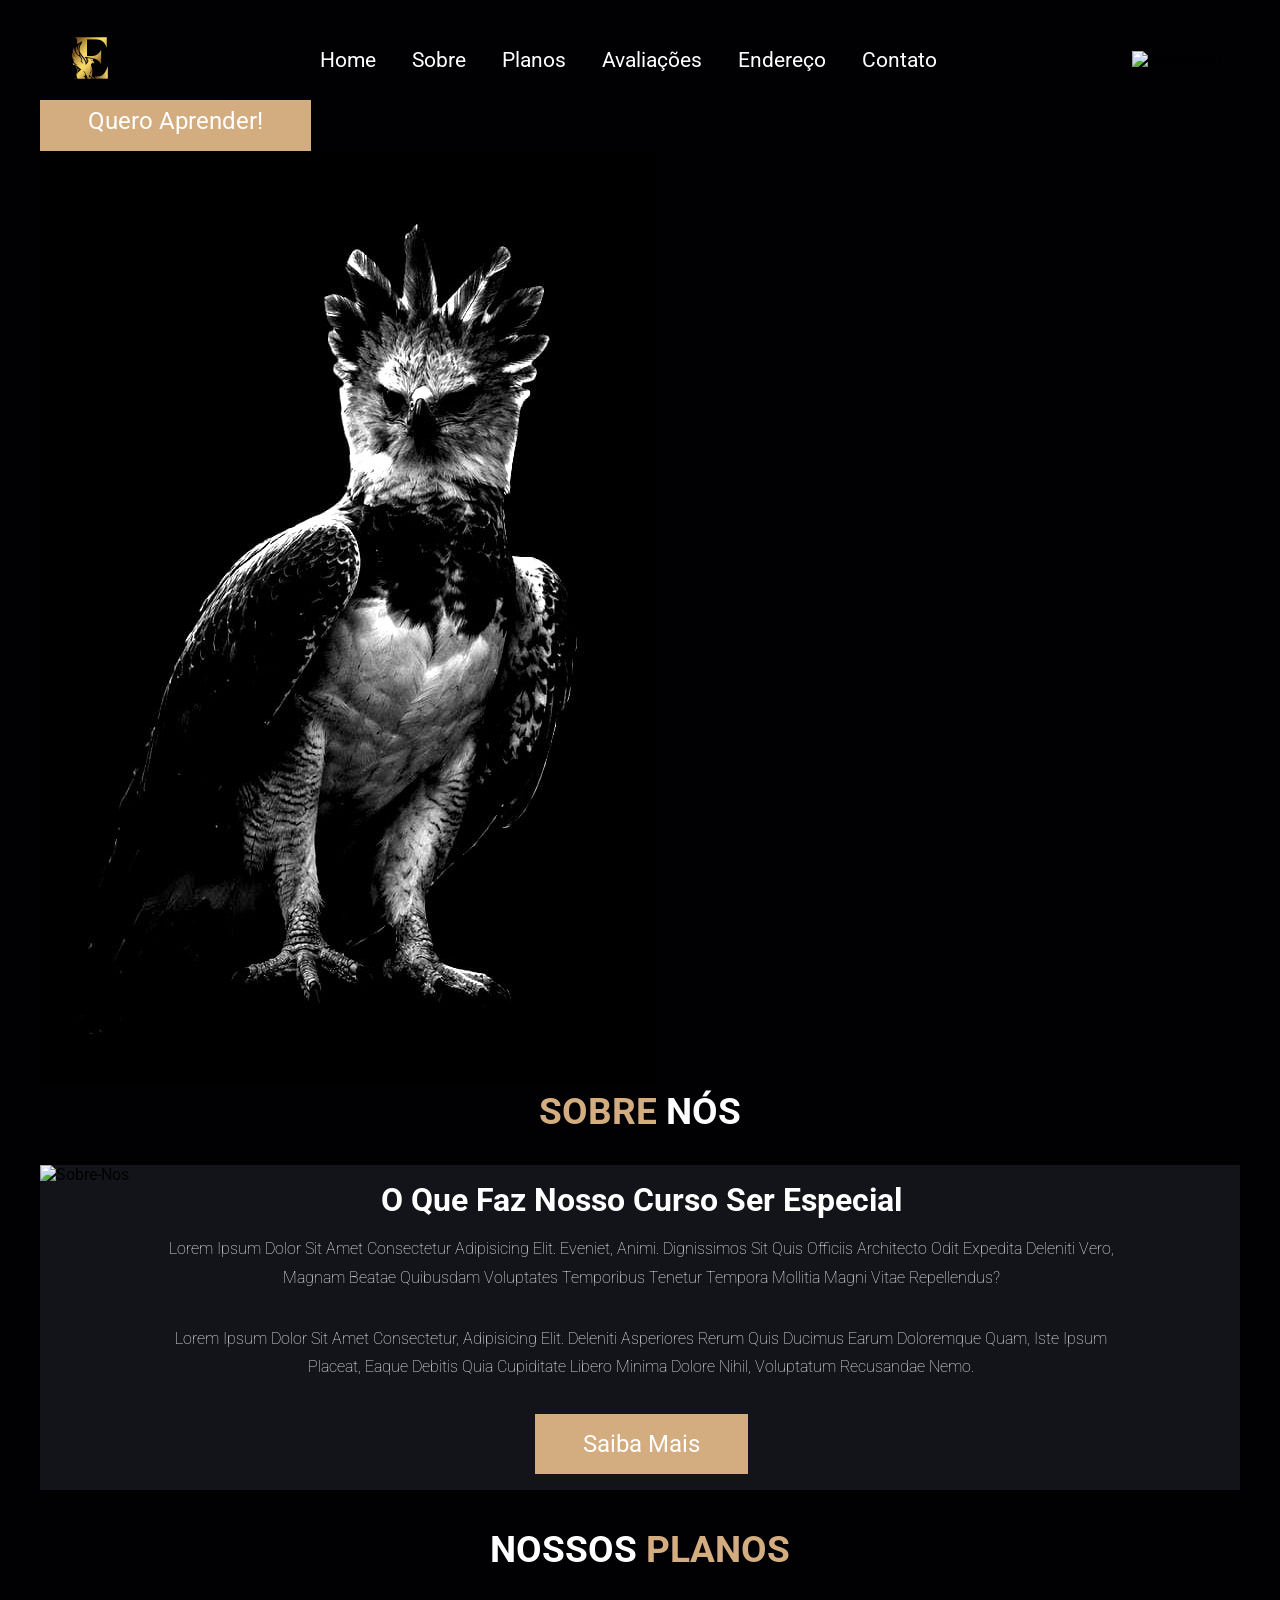
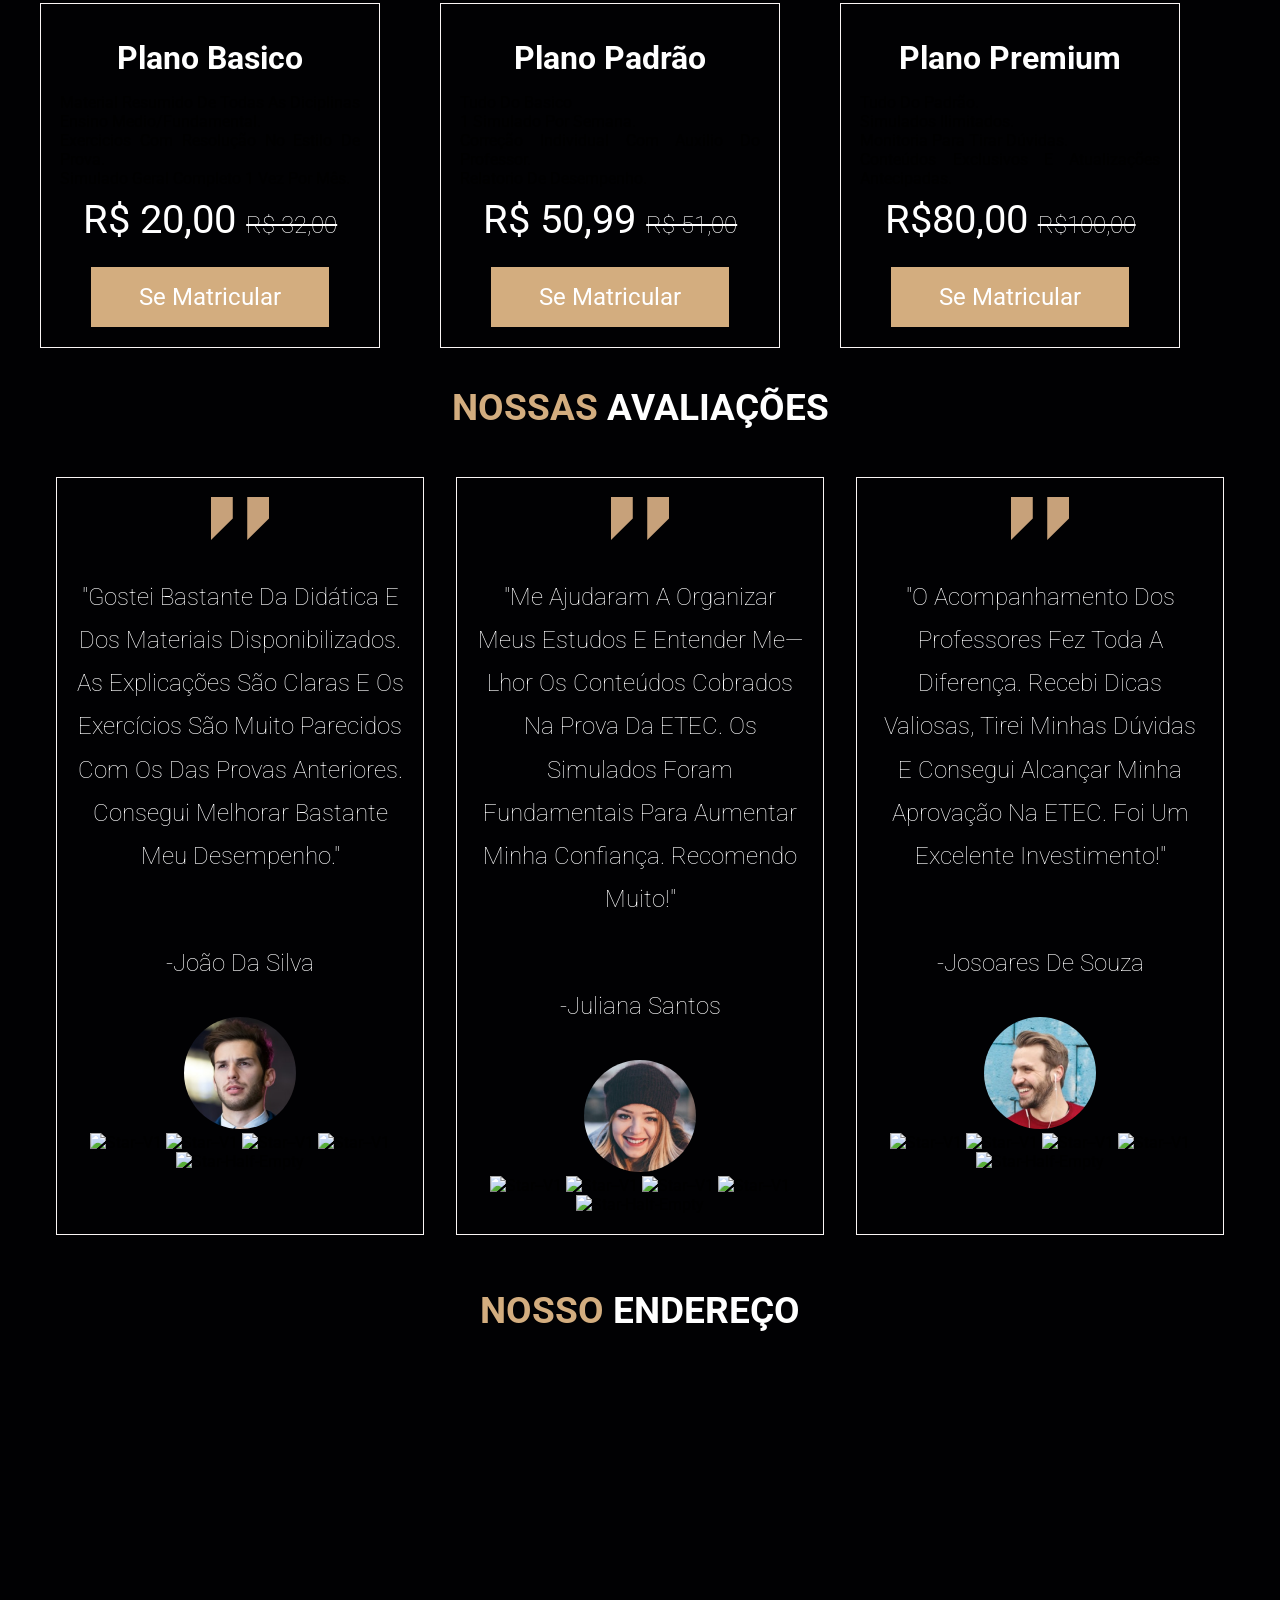
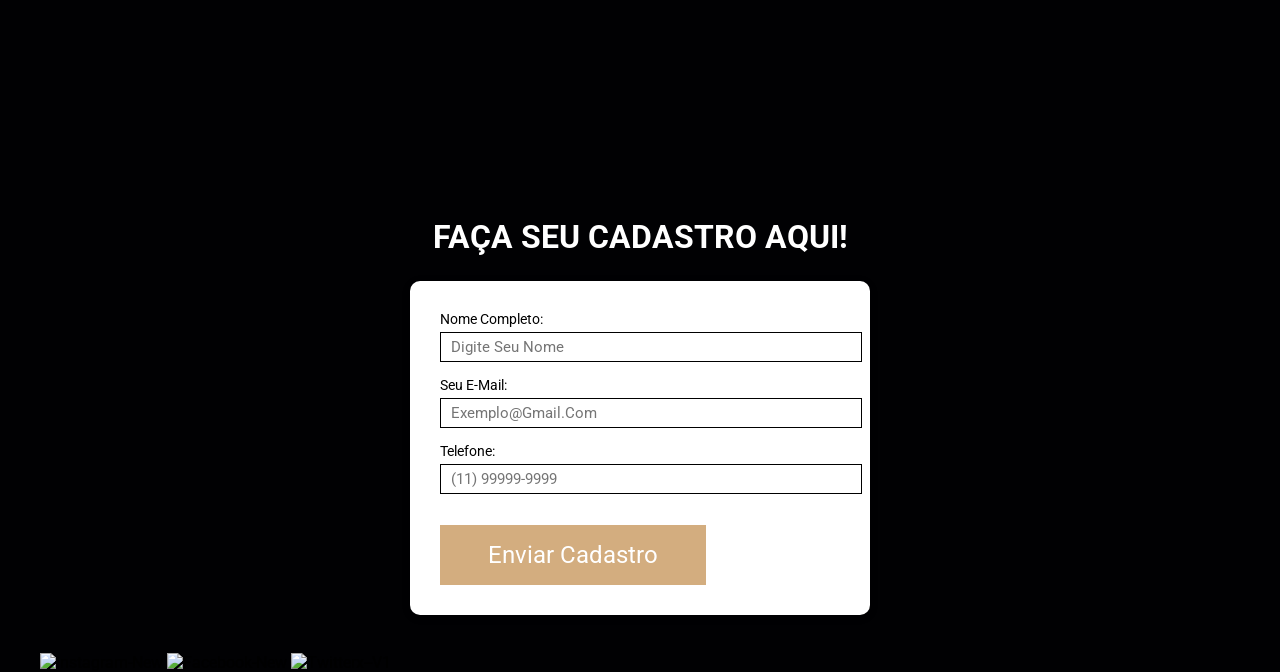
==== Atividade avaliativa/index.html @ 5ce7fa02 "Update index.html" ====
<!DOCTYPE html>
<html lang="pt-br">
<head>
    <meta charset="UTF-8">
    <meta name="viewport" content="width=device-width, initial-scale=1.0">
    <title>ETECnicaMente Preparado</title>
    <link rel="preconnect" href="https://fonts.googleapis.com">
    <link rel="preconnect" href="https://fonts.gstatic.com" crossorigin>
    <link href="https://fonts.googleapis.com/css2?family=Roboto:ital,wght@0,100..900;1,100..900&display=swap" rel="stylesheet">
    <link rel="stylesheet" href="style.css">
    <link rel="shortcut icon" href="logo.png">
</head>
<body>

    <header class="header">
    <section>
        <a href="#" class="logo">
            <img src="logo.png" alt="logo" width="100" height="100">
        </a>

        <nav class="navbar">

            <a href="#home">Home</a>
            <a href="#about">Sobre</a>
            <a href="#menu">Planos</a>
            <a href="#review">Avaliações</a>
            <a href="#address">Endereço</a>
            <a href="#https://wa.me/5511999999999?text=Olá!%20Quero%20mais%20informações%20sobre%20o%20curso">Contato</a>
          
        </nav>

        <div class="icons">
            <img width="50" height="50" src="https://img.icons8.com/ios/50/ffffff/search--v1.png" alt="search--v1"/>
        
        </div>
    </section>

    </header>

    <section aria-label="Seção inicio da página" class="section-div" id="home">
        <div>
            <h2>ETECnicamente Preparado</h2>
           <h2 class="digitando">Professores ex-alunos da ETEC. Quem viveu, te prepara. </h2>
                <p> Chega de estudar sem direção. Aqui você tem um plano claro, focado no que a prova da ETEC realmente cobra.</p>
            <a href="#" class="btn">Quero aprender!</a>    
            </div>
            <img src="harpia4.jpeg" alt="ilustrativa imagem de uma harpia">

    </section>
   
    <section class="about" id="about"> <!-- Sessão do sobre nós-->
        <h2 class="tittle">Sobre <span>Nós</span></h2>
        <div class="row">

            <div class="container-img">
                <img src="einstein.webp" alt="Sobre-nos"> <!--Não cheguei a achar a imagem bonitinha ainda-->
            </div>

            <div class="content">
                <h3>O que faz nosso curso ser especial</h3>
                <p>Lorem ipsum dolor sit amet consectetur adipisicing elit. Eveniet, animi. Dignissimos sit quis officiis architecto odit expedita deleniti vero, magnam beatae quibusdam voluptates temporibus tenetur tempora mollitia magni vitae repellendus?</p>
                <p>Lorem ipsum dolor sit amet consectetur, adipisicing elit. Deleniti asperiores rerum quis ducimus earum doloremque quam, iste ipsum placeat, eaque debitis quia cupiditate libero minima dolore nihil, voluptatum recusandae nemo.</p>
                <a href="#" class="btn">Saiba mais</a>
            </div>
        </div>
    </section>

    <br> <br>
    <section class="menu" id="menu">
        <h2 class="tittle"><span> Nossos </span>Planos</h2>
         <!-- Cursos -->
          <div class="box-container">
            <div class="box">
                <h3>Plano basico</h3>
                
               <p>Material resumido de todas as diciplinas ensino medio/fundamental.</p>
               <p>Exercicios com resolução no estilo de prova.</p>
               <p>simulado geral completo 1 vez por mês.</p>
                
            <div class="price">R$ 20,00 <span>R$ 32,00</span> </div>
            <a href="#cadastro" class="btn">Se matricular</a>
          </div>
          

            
            <div class="box">
                <h3>Plano Padrão </h3>
                <p>Tudo do Basico</p>
                <p>1 simulado por semana.</p>
                <p>correção individual com auxilio do professor.</p>
                <p>relatorio de desempenho.</p>
            
            <div class="price">R$ 50,99 <span>R$ 51,00</span> </div>
            <a href="#cadastro" class="btn">Se matricular</a>
          </div>
            

            
            <div class="box">
                <h3>Plano premium </h3>
                <p>Tudo do Padrão.</p>
                <p>Simulados ilimitados.</p>
                <p>Monitoria para tirar dúvidas.</p>
                <p>Conteúdos exclusivos e atualizações antecipadas.</p>
            
            <div class="price">R$80,00 <span>R$100,00 </span> </div>
            <a href="#cadastro" class="btn">Se matricular</a>
          </div>
            </div>
            
    

    </section>

    <br><br>


    <section class="review" id="review">
        <h2 class="tittle">Nossas <span>Avaliações</span></h2>
        <div class="box-container">
     <div class="box">
            <img src="quote-img.png" alt="comentario" >
            <p>"Gostei bastante da didática e dos materiais disponibilizados. As explicações são claras e os exercícios são muito parecidos com os das provas anteriores. Consegui melhorar bastante meu desempenho."</p>
            <p>-João da Silva</p>
            <img src="jota.png" alt="foto-cliente" class="user" >
            
            <div class="stars">

              <img width="30" height="30" src="https://img.icons8.com/ios-filled/30/ffffff/star--v1.png" alt="star--v1"/>
               <img width="30" height="30" src="https://img.icons8.com/ios-filled/30/ffffff/star--v1.png" alt="star--v1"/>
                <img width="30" height="30" src="https://img.icons8.com/ios-filled/30/ffffff/star--v1.png" alt="star--v1"/>
                 <img width="30" height="30" src="https://img.icons8.com/ios-filled/30/ffffff/star--v1.png" alt="star--v1"/>
                 <img width="30" height="30" src="https://img.icons8.com/ios-filled/30/ffffff/star-half-empty.png" alt="star-half-empty"/>

                </div>
                </div>
                
                 <div class="box">
            <img src="quote-img.png" alt="comentario" >
            <p>"Me ajudaram a organizar meus estudos e entender me— lhor os conteúdos cobrados na prova da ETEC. Os simulados foram fundamentais para aumentar minha confiança. Recomendo muito!"</p>
            <p>-Juliana Santos</p>
            <img src="pic-2.png" alt="foto-cliente" class="user">
           
            <div class="stars">

              <img width="30" height="30" src="https://img.icons8.com/ios-filled/30/ffffff/star--v1.png" alt="star--v1"/>
               <img width="30" height="30" src="https://img.icons8.com/ios-filled/30/ffffff/star--v1.png" alt="star--v1"/>
                <img width="30" height="30" src="https://img.icons8.com/ios-filled/30/ffffff/star--v1.png" alt="star--v1"/>
                 <img width="30" height="30" src="https://img.icons8.com/ios-filled/30/ffffff/star--v1.png" alt="star--v1"/>
                 <img width="30" height="30" src="https://img.icons8.com/ios-filled/30/ffffff/star-half-empty.png" alt="star-half-empty"/>

                </div>
            </div>

                  <div class="box">
            <img src="quote-img.png" alt="comentario" >
            <p>"O acompanhamento dos professores fez toda a diferença. Recebi dicas valiosas, tirei minhas dúvidas e consegui alcançar minha aprovação na ETEC. Foi um excelente investimento!"</p>
            <p>-Josoares de souza</p>
            <img src="pic-1.png" alt="foto-cliente" class="user">
           
            <div class="stars">

              <img width="30" height="30" src="https://img.icons8.com/ios-filled/30/ffffff/star--v1.png" alt="star--v1"/>
               <img width="30" height="30" src="https://img.icons8.com/ios-filled/30/ffffff/star--v1.png" alt="star--v1"/>
                <img width="30" height="30" src="https://img.icons8.com/ios-filled/30/ffffff/star--v1.png" alt="star--v1"/>
                 <img width="30" height="30" src="https://img.icons8.com/ios-filled/30/ffffff/star--v1.png" alt="star--v1"/>
                 <img width="30" height="30" src="https://img.icons8.com/ios-filled/30/ffffff/star-half-empty.png" alt="star-half-empty"/>

                </div>
            </div>
            </div>

            <br><br>

    </section>

    <section class="address" id="address">

        <h2 class="tittle">Nosso <span>Endereço</span></h2>
        <iframe src="https://www.google.com/maps/embed?pb=!1m18!1m12!1m3!1d14633.009733386674!2d-46.70475024458005!3d-23.52342149999999!2m3!1f0!2f0!3f0!3m2!1i1024!2i768!4f13.1!3m3!1m2!1s0x94cef9ebe3ffc14d%3A0x391db12d087f111b!2sE.A.I.%20Espa%C3%A7o%20de%20Aprendizado%20Interativo!5e0!3m2!1spt-BR!2sbr!4v1782167015776!5m2!1spt-BR!2sbr" width="600" height="450" style="border:0;" allowfullscreen="" loading="lazy" referrerpolicy="no-referrer-when-downgrade"></iframe>

    </section>

    <section class="cadastro" id="cadastro">
         <h2 class="tittle">Faça seu cadastro aqui!</h2>
 <div class="container">
    
        

           

            <form>
               
                <div class="campo">
                   <label for="Nome"> Nome completo:</label>
                   
                   <input type="text" id="nome" placeholder="Digite seu nome " required>
              
                </div>

                 <div class="campo">

                     <label for="email">Seu e-mail:</label>

                     <input type="email" id="email" name="email" placeholder="exemplo@gmail.com" required>
                 </div>
                  

                   <div class="campo">

                     <label for="Telefone"> Telefone:</label>
                     
                     <input type="tel" id="Telefone" placeholder="(11) 99999-9999" required>
                  
                    </div>
                    
                 <button type="submit" class="btn">Enviar Cadastro</button>

            </form>
       </div>

        
    </section>

    <br><br>

    <section class="footer">
        <div class="share">
            <img width="30" height="30" src="https://img.icons8.com/ios-glyphs/30/ffffff/instagram-new.png" alt="instagram-new"/>
            <img width="30" height="30" src="https://img.icons8.com/ios-filled/50/ffffff/facebook-new.png" alt="facebook-new"/>
            <img width="30" height="30" src="https://img.icons8.com/ios-filled/50/ffffff/twitterx--v1.png" alt="twitterx--v1"/>

        </div>
    </section>
    

</body>
</html>
</html>
---- Atividade avaliativa/style.css ----
:root {
    --main-color: #d3ad7f;
    --black: #13131a;
    --bg: #010103;
    --border: 0.1rem solid rgba(225,225,225,0.3)
    font-size: 10px;
}


* {
    margin: 0;
    padding: 0;
    outline: none;
    border: none;
    text-decoration: none;
    text-transform: capitalize;
    transition: 0.2s linear;
    font-family: "Roboto", sans-serif;
}

body {
    background-color: var(--bg);
}

section {
    padding: 3 rem 2 rem;
    margin: 0 auto;
    max-width: 1200px;
}

.header {
    position: fixed;
    top: 0;
    left: 0;
    right: 0;
    z-index: 99;
    border: var(--border);
    background: var(--bg);
    height: 100px;
}

.header section {
    display: flex;
    align-items: center;
    justify-content: space-between;
    padding-top: 0.5rem;
    padding-bottom: 1.5rem;
}

.navbar a {
    margin: 0 1rem;
    font-size: 1.3rem;
    color: #FFF;
}

.navbar a:hover {
    color: var(--main-color);
    border-bottom: 0.1rem solid var(--main-color);
    padding-bottom: 0.5rem;
    font-size: 1.5rem;
}

.icons img {
    margin: 1rem;
    cursor: pointer;
}

.icons img:hover {
    width: 60px;
    height: 60px;
}

.btn  {
background: var(--main-color);
color: #FFF;
padding: 1rem 3rem;
cursor: pointer;
font-size: 1.5rem;
margin-top: 1rem;
display: inline-block;
}

.btn:hover {
    letter-spacing: 0.1rem;
}

.home-container {
    background: url("teste.png");
    background-position: center;
    background-size: cover;
}

.home-container section {
    display: flex;
    align-items: center;
    min-height: 100vh;
}

.content {
    max-width: 60rem;
}

.content h3{
    color: #FFF;
    font-size: 3rem;
}

.content p {
    color: #FFF;
    font-size: 1rem;
    font-weight: 100;
    line-height: 1.8;
    padding: 1rem 0;
}

.tittle {
    font-size: 2.3rem;
    color: var(--main-color);
    text-align: center;
    text-transform: uppercase;
    margin-bottom: 2rem;
}

.tittle span {
    color: #FFF;
    text-transform: uppercase;
}

.about .row {
    display: flex;
    text-align: center;
    background-color: var(--black);
    gap: 1rem;
    
}

.about .row .content {
    padding: 1rem;
}

.about .row .content h3 {
   font-size: 2rem;
   color: #FFF;
}

.about .row .content p{
    font-size: 1rem;
    color: #FFF;
    padding: 1rem 0;
    line-height: 1.8;
}

.box-container{
    display: grid;
    grid-template-columns: repeat(auto-fit, minmax(25rem, 1fr));
}
      
 
 .menu .box-container .box{
    width: 300px;
    border: 1px solid #faf5f5;
    text-align: center;
    padding: 1.2rem;
    cursor: pointer;
    
    
 }





.menu .box-container .box h3{
    color: #FFF;
    font-size: 2rem;
    padding: 1rem 0;
}

.menu .box-container .box .price {
  color: #FFF;
  font-size: 2.5rem;
  padding: 0.5rem 0;
}
.menu .box-container .box .price span {
    font-size: 1.5rem;
    text-decoration: line-through;
    font-weight: lighter;
}



.review .box-container .box {
    border: 1px solid #faf5f5;
    margin: 1rem;
    text-align: center;
    padding: 1.2rem;
}

.review .box-container .box p{
    font-size: 1.5rem ;
    color: #FFF;
    padding: 2rem 0;
    line-height: 1.8;
    font-weight: lighter;
}

.review .box-container .box .user{
    height: 7rem;
    width: 7rem;
    border-radius: 50% ;
    
}

.menu .box-container .box:hover{
    background-color: #FFF;

}

.menu .box-container .box:hover>*{
    color:black;
}

.menu .box-container .box p{
    text-align: justify;
}

.cadastro{
    display: flex;
    flex-direction: column;
    align-items: center;

}

.cadastro h2{
    text-align: center;
    color: #FFF;
    font-size: 2rem;
    margin-bottom: 25px;
}

.container{
 background-color: rgb(255, 255, 255);
    padding: 30px;
    border-radius:10px;
    box-shadow: 0px 2px 10px rgba(0, 0, 0, 0.1);
    width: 100%;
    max-width: 400px;
   
    
    margin:0
}
label {
    display: block;
    font-size: 14px;
    color: #000000;
    margin-bottom: 5px;
 }
 .campo {
    margin-bottom: 15px;
 }
 input[type="text"],
        input[type="tel"],
        input[type="email"]
        {
             width: 100%;
            padding: 5px 10px;
            border: 1px solid #000; 
            border-radius: 0; 
            font-size: 15px;
            color: #363636;
            background-color: #ffffff;

        }
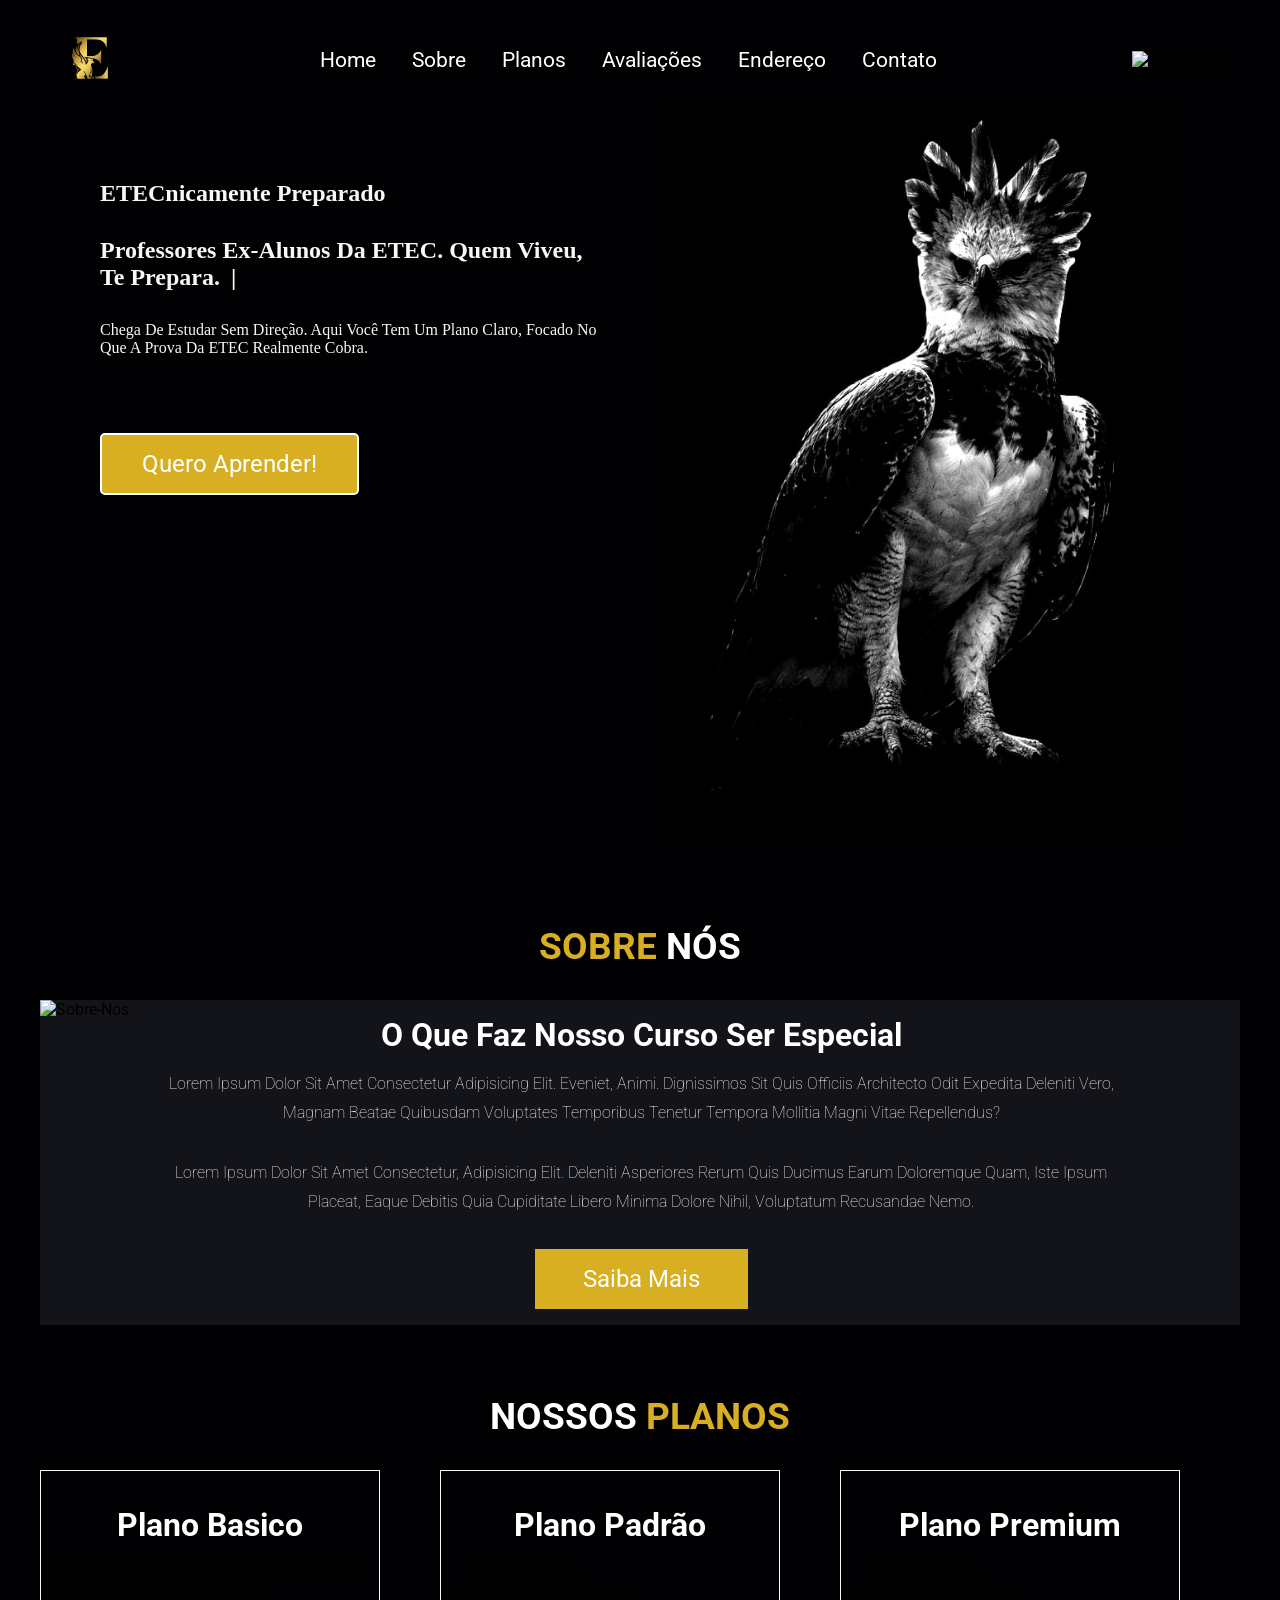
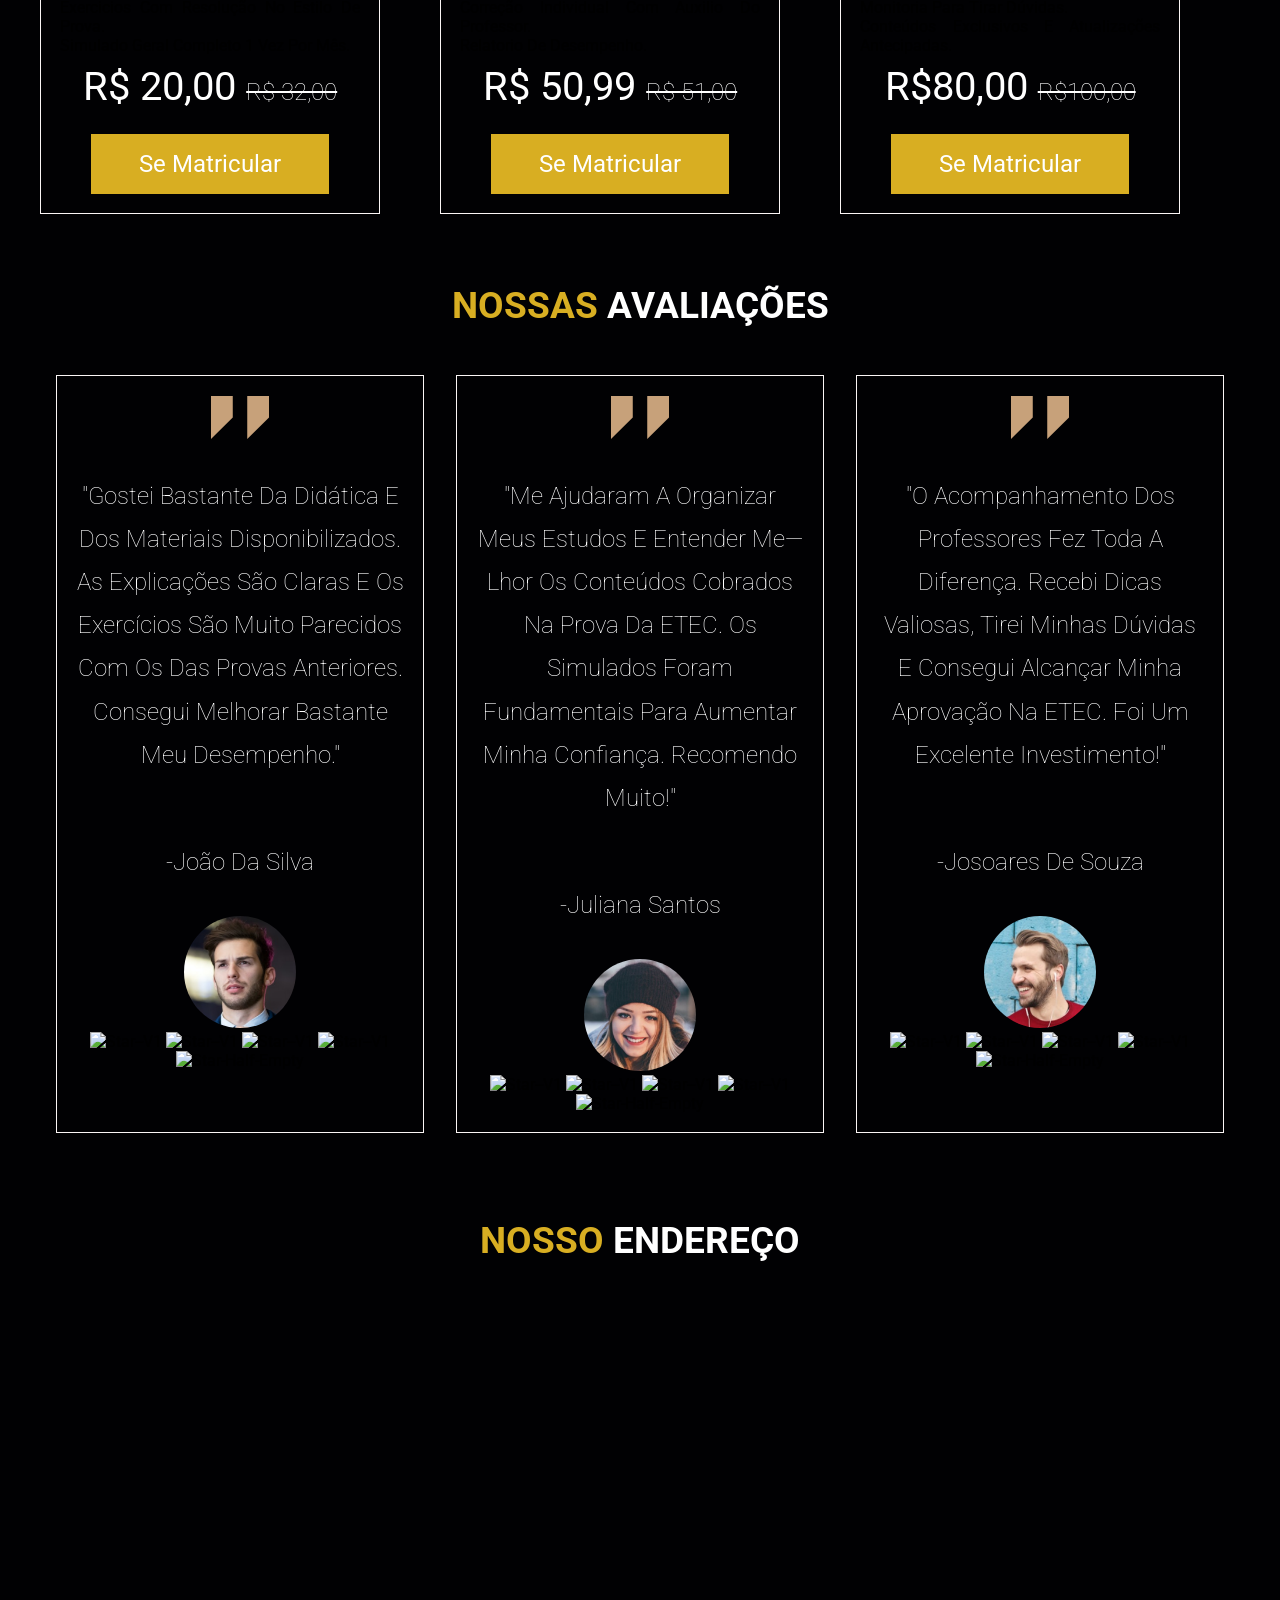
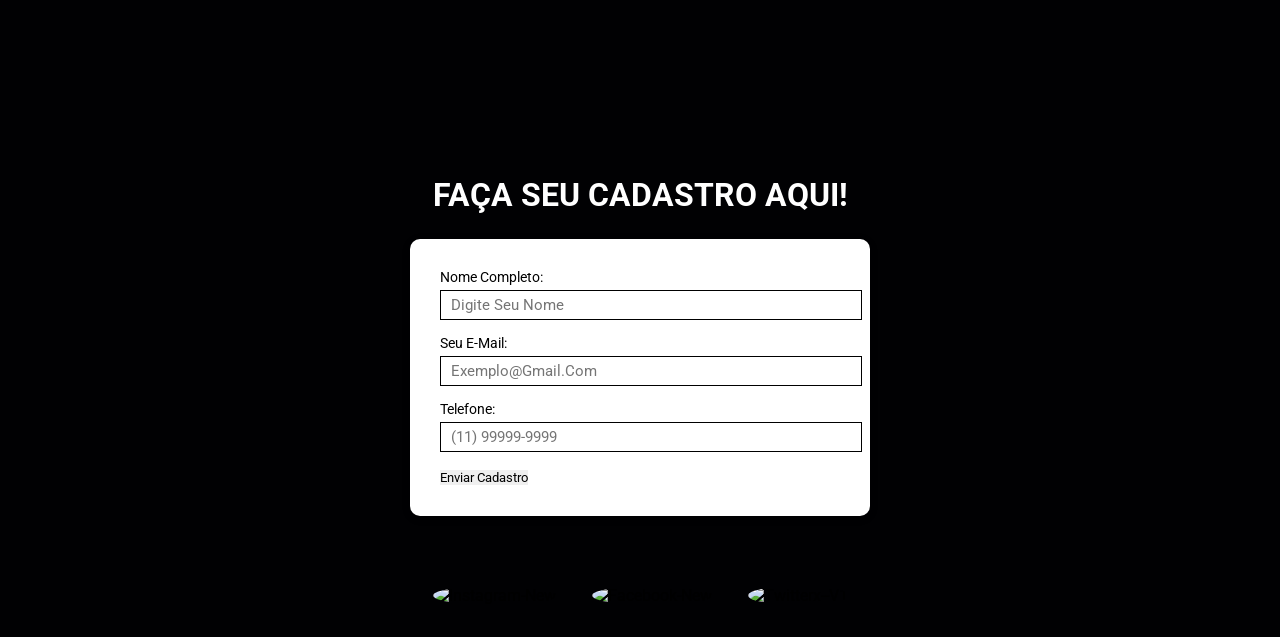
==== commit 2bff264e: "Update index.html" ====
--- a/Atividade avaliativa/index.html
+++ b/Atividade avaliativa/index.html
@@ -214,7 +214,7 @@
                   
                     </div>
                     
-                 <button type="submit" class="btn">Enviar Cadastro</button>
+                 <button type="submit">Enviar Cadastro</button>
 
             </form>
        </div>
@@ -232,7 +232,7 @@
 
         </div>
     </section>
-    
+  
 
 </body>
 </html>
--- a/Atividade avaliativa/style.css
+++ b/Atividade avaliativa/style.css
@@ -1,5 +1,5 @@
 :root {
-    --main-color: #d3ad7f;
+    --main-color: #d8ae22;
     --black: #13131a;
     --bg: #010103;
     --border: 0.1rem solid rgba(225,225,225,0.3)
@@ -19,6 +19,8 @@
 }
 
 body {
+    max-width: 1200px;
+    margin: 0 auto;
     background-color: var(--bg);
 }
 
@@ -84,18 +86,80 @@
     letter-spacing: 0.1rem;
 }
 
-.home-container {
-    background: url("teste.png");
-    background-position: center;
-    background-size: cover;
-}
-
-.home-container section {
-    display: flex;
+
+
+.section-div {
+    animation: inicializar .7s forwards;
+    display: grid;
+    grid-template-columns: 1fr 1fr;
+    justify-content: space-around;
     align-items: center;
-    min-height: 100vh;
-}
-
+    gap: 60px;
+    padding: 60px;
+   
+}
+
+.section-div div {
+    margin-top: 120px;
+    align-self: start;
+    display: grid;
+    gap: 30px;
+}
+
+.section-div div h2 {
+    font-family: "Poppins";
+    font-weight: 600;
+    color: #f7f7f7;
+}
+
+.section-div div p {
+    font-family: "Poppins";
+    font-weight: 400;
+    color: #f7f7f7;
+    margin-bottom: 30px;
+    
+}
+
+.section-div div a {
+    justify-self: start;
+    color: #fff;
+    padding: 15px 40px;
+    border-radius: 5px;
+    border: 2px solid white;
+}
+
+.section-div img {
+    max-width: 100%;
+}
+
+/*Java*/
+.digitando::after {
+    content: '|';
+    margin-left: 5px;
+    opacity: 1;
+    animation: pisca .5s infinite;
+}
+
+@keyframes pisca {
+    from {
+        opacity: 1;
+  }
+  to {
+    opacity: 0;
+  }
+}
+
+@keyframes inicializar {
+    from {
+        opacity: 0;
+        transform: translate3d( 0, -60px, 0);
+  }
+  to {
+    opacity: 1;
+            transform: translate3d( 0, -0px, 0);
+
+  }
+}
 .content {
     max-width: 60rem;
 }
@@ -119,6 +183,7 @@
     text-align: center;
     text-transform: uppercase;
     margin-bottom: 2rem;
+    margin-top: 2rem;
 }
 
 .tittle span {
@@ -272,6 +337,73 @@
 
         }
 
+.menu .box-container .box{
+    width: 300px;
+    border: 1px solid #faf5f5;
+    text-align: center;
+    padding: 1.2rem;
+    cursor: pointer;
+    
+    
+ }
+
+
+.menu .box-container .box h3{
+    color: #FFF;
+    font-size: 2rem;
+    padding: 1rem 0;
+}
+
+.menu .box-container .box .price {
+  color: #FFF;
+  font-size: 2.5rem;
+  padding: 0.5rem 0;
+}
+.menu .box-container .box .price span {
+    font-size: 1.5rem;
+    text-decoration: line-through;
+    font-weight: lighter;
+}
+
+.menu .box-container .box:hover{
+    background-color: #FFF;
+
+}
+
+.menu .box-container .box:hover>*{
+    color:black;
+}
+
+.menu .box-container .box p{
+    text-align: justify;
+}
+
+
+.address {
+    display: flex;
+    align-items: center;
+    flex-direction: column;
+}
+
+.footer{
+    text-align: center;
+}
+
+.footer .share {
+    padding: 1rem 0;
+}
+
+.footer .share img {
+    margin: 0.3;
+    cursor: pointer;
+    border-radius: 50%;
+    padding: 1rem;
+}
+
+.footer .share img:hover {
+    background-color: var(--main-color);
+}
+
+
 
  
-
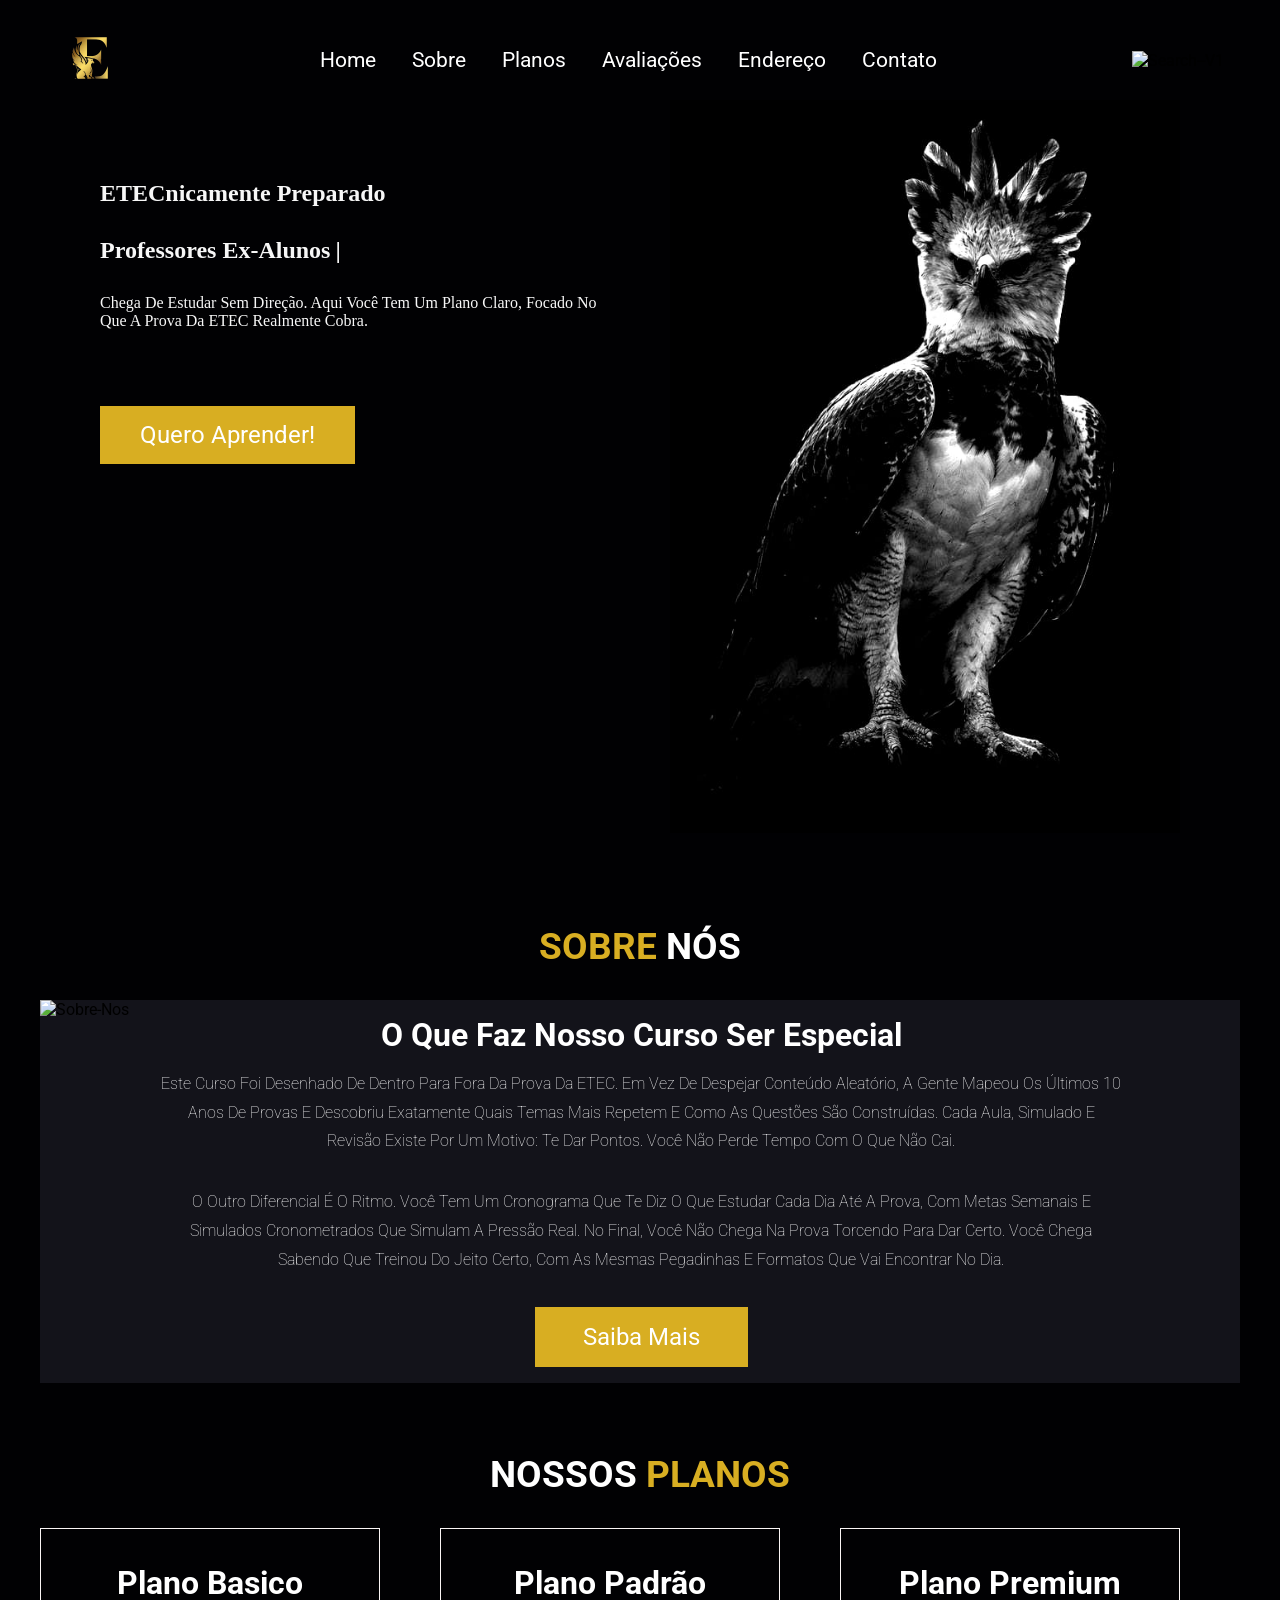
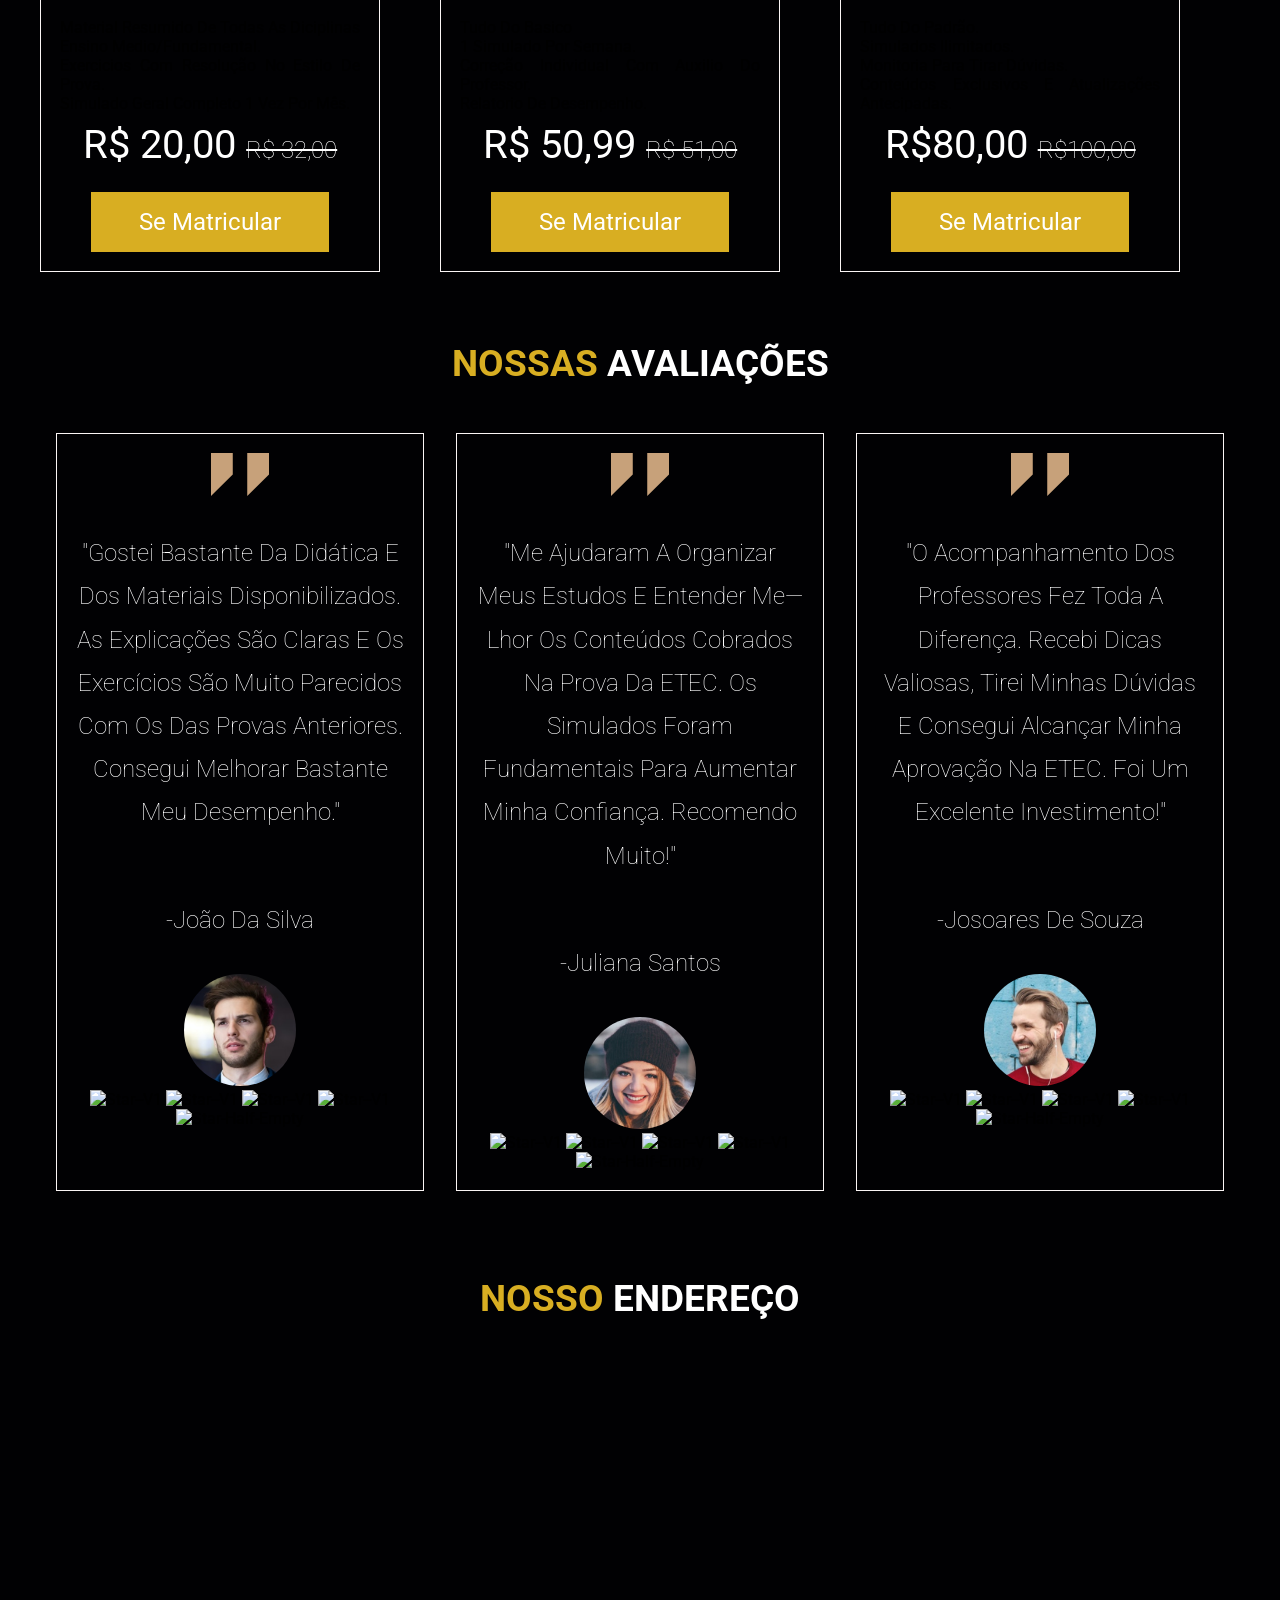
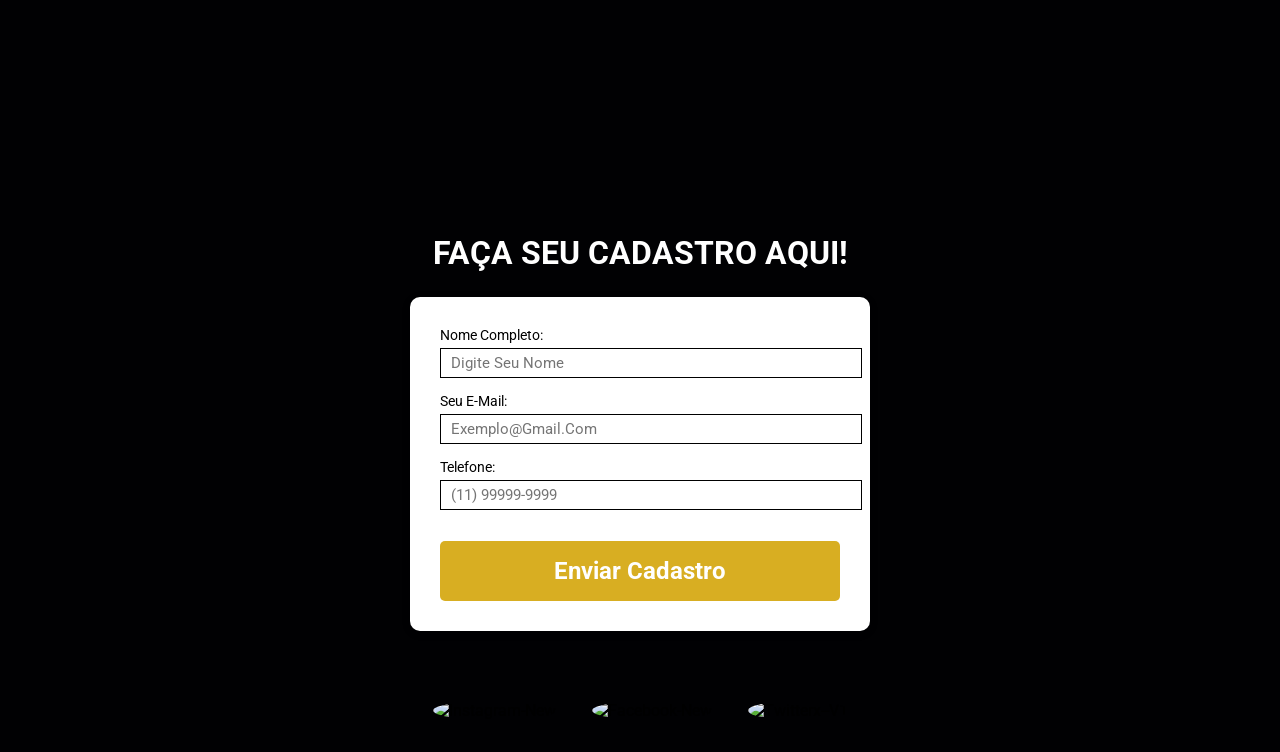
==== commit 4e6acd5d: "Update index.html" ====
--- a/Atividade avaliativa/index.html
+++ b/Atividade avaliativa/index.html
@@ -25,7 +25,7 @@
             <a href="#menu">Planos</a>
             <a href="#review">Avaliações</a>
             <a href="#address">Endereço</a>
-            <a href="#https://wa.me/5511999999999?text=Olá!%20Quero%20mais%20informações%20sobre%20o%20curso">Contato</a>
+            <a href="https://api.whatsapp.com/send/?phone=5511999999999&text=Ol%C3%A1%21+Quero+mais+informa%C3%A7%C3%B5es+sobre+o+curso&type=phone_number&app_absent=0">Contato</a>
           
         </nav>
 
@@ -58,8 +58,8 @@
 
             <div class="content">
                 <h3>O que faz nosso curso ser especial</h3>
-                <p>Lorem ipsum dolor sit amet consectetur adipisicing elit. Eveniet, animi. Dignissimos sit quis officiis architecto odit expedita deleniti vero, magnam beatae quibusdam voluptates temporibus tenetur tempora mollitia magni vitae repellendus?</p>
-                <p>Lorem ipsum dolor sit amet consectetur, adipisicing elit. Deleniti asperiores rerum quis ducimus earum doloremque quam, iste ipsum placeat, eaque debitis quia cupiditate libero minima dolore nihil, voluptatum recusandae nemo.</p>
+                <p>Este curso foi desenhado de dentro para fora da prova da ETEC. Em vez de despejar conteúdo aleatório, a gente mapeou os últimos 10 anos de provas e descobriu exatamente quais temas mais repetem e como as questões são construídas. Cada aula, simulado e revisão existe por um motivo: te dar pontos. Você não perde tempo com o que não cai.</p>
+                <p>O outro diferencial é o ritmo. Você tem um cronograma que te diz o que estudar cada dia até a prova, com metas semanais e simulados cronometrados que simulam a pressão real. No final, você não chega na prova torcendo para dar certo. Você chega sabendo que treinou do jeito certo, com as mesmas pegadinhas e formatos que vai encontrar no dia.</p>
                 <a href="#" class="btn">Saiba mais</a>
             </div>
         </div>
@@ -184,10 +184,6 @@
     <section class="cadastro" id="cadastro">
          <h2 class="tittle">Faça seu cadastro aqui!</h2>
  <div class="container">
-    
-        
-
-           
 
             <form>
                
@@ -214,12 +210,10 @@
                   
                     </div>
                     
-                 <button type="submit">Enviar Cadastro</button>
+                 <button type="submit" class="btn">Enviar Cadastro</button>
 
             </form>
-       </div>
-
-        
+       </div>  
     </section>
 
     <br><br>
@@ -229,11 +223,10 @@
             <img width="30" height="30" src="https://img.icons8.com/ios-glyphs/30/ffffff/instagram-new.png" alt="instagram-new"/>
             <img width="30" height="30" src="https://img.icons8.com/ios-filled/50/ffffff/facebook-new.png" alt="facebook-new"/>
             <img width="30" height="30" src="https://img.icons8.com/ios-filled/50/ffffff/twitterx--v1.png" alt="twitterx--v1"/>
-
         </div>
     </section>
-  
+
+     <script src="script.js"></script>
 
 </body>
 </html>
-</html>
--- a/Atividade avaliativa/style.css
+++ b/Atividade avaliativa/style.css
@@ -124,42 +124,13 @@
     justify-self: start;
     color: #fff;
     padding: 15px 40px;
-    border-radius: 5px;
-    border: 2px solid white;
 }
 
 .section-div img {
     max-width: 100%;
 }
 
-/*Java*/
-.digitando::after {
-    content: '|';
-    margin-left: 5px;
-    opacity: 1;
-    animation: pisca .5s infinite;
-}
-
-@keyframes pisca {
-    from {
-        opacity: 1;
-  }
-  to {
-    opacity: 0;
-  }
-}
-
-@keyframes inicializar {
-    from {
-        opacity: 0;
-        transform: translate3d( 0, -60px, 0);
-  }
-  to {
-    opacity: 1;
-            transform: translate3d( 0, -0px, 0);
-
-  }
-}
+
 .content {
     max-width: 60rem;
 }
@@ -404,6 +375,46 @@
     background-color: var(--main-color);
 }
 
-
-
- 
+/*Java*/
+.digitando::after {
+    content: '|';
+    margin-left: 5px;
+    opacity: 1;
+    animation: pisca .5s infinite;
+}
+
+@keyframes pisca {
+    from {
+        opacity: 1;
+  }
+  to {
+    opacity: 0;
+  }
+}
+
+@keyframes inicializar {
+    from {
+        opacity: 0;
+        transform: translate3d( 0, -60px, 0);
+  }
+  to {
+    opacity: 1;
+            transform: translate3d( 0, -0px, 0);
+
+  }
+}
+
+ button{
+    width: 100%;
+    background-color:var(--main-color);
+    border: none;
+    padding: 10px;
+    border-radius: 5px;
+    font-size: 15px;
+    font-weight: bold;
+    cursor: pointer;
+   
+}
+button:hover{
+background-color: #000;
+}
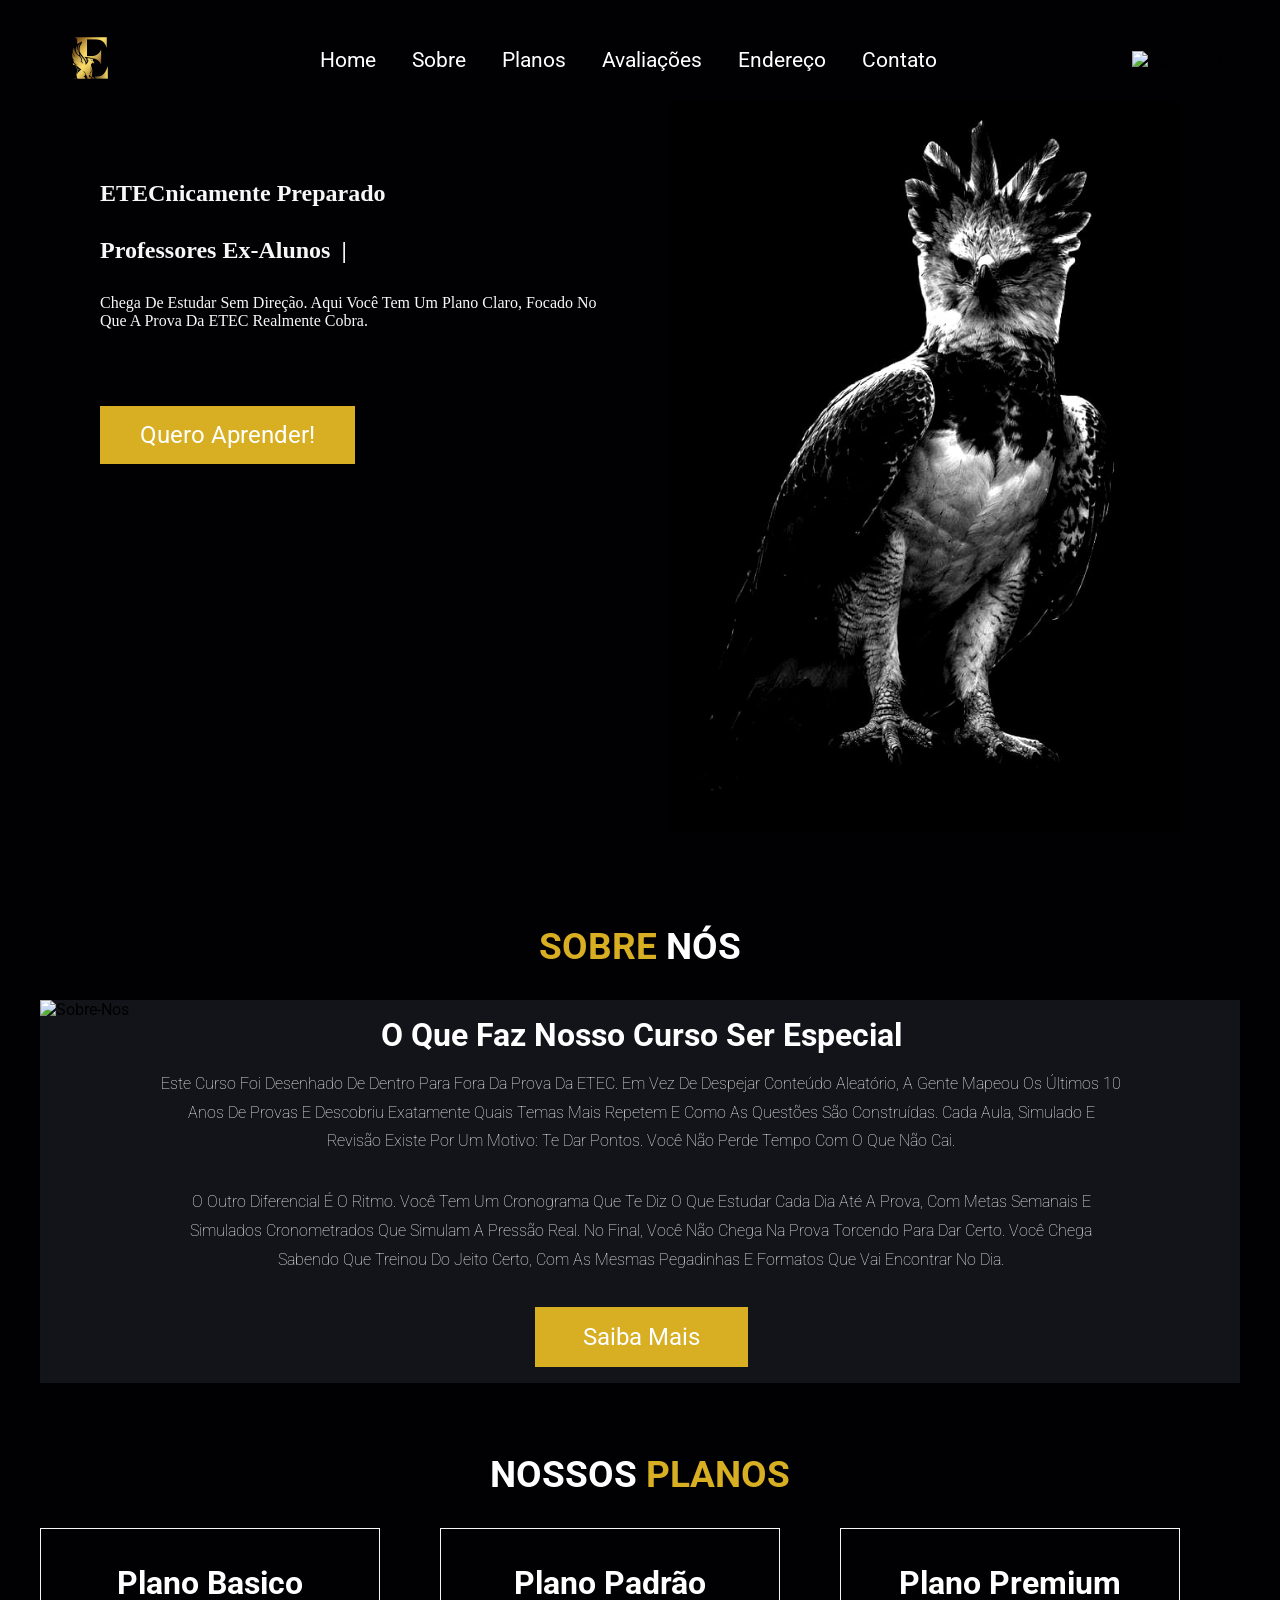
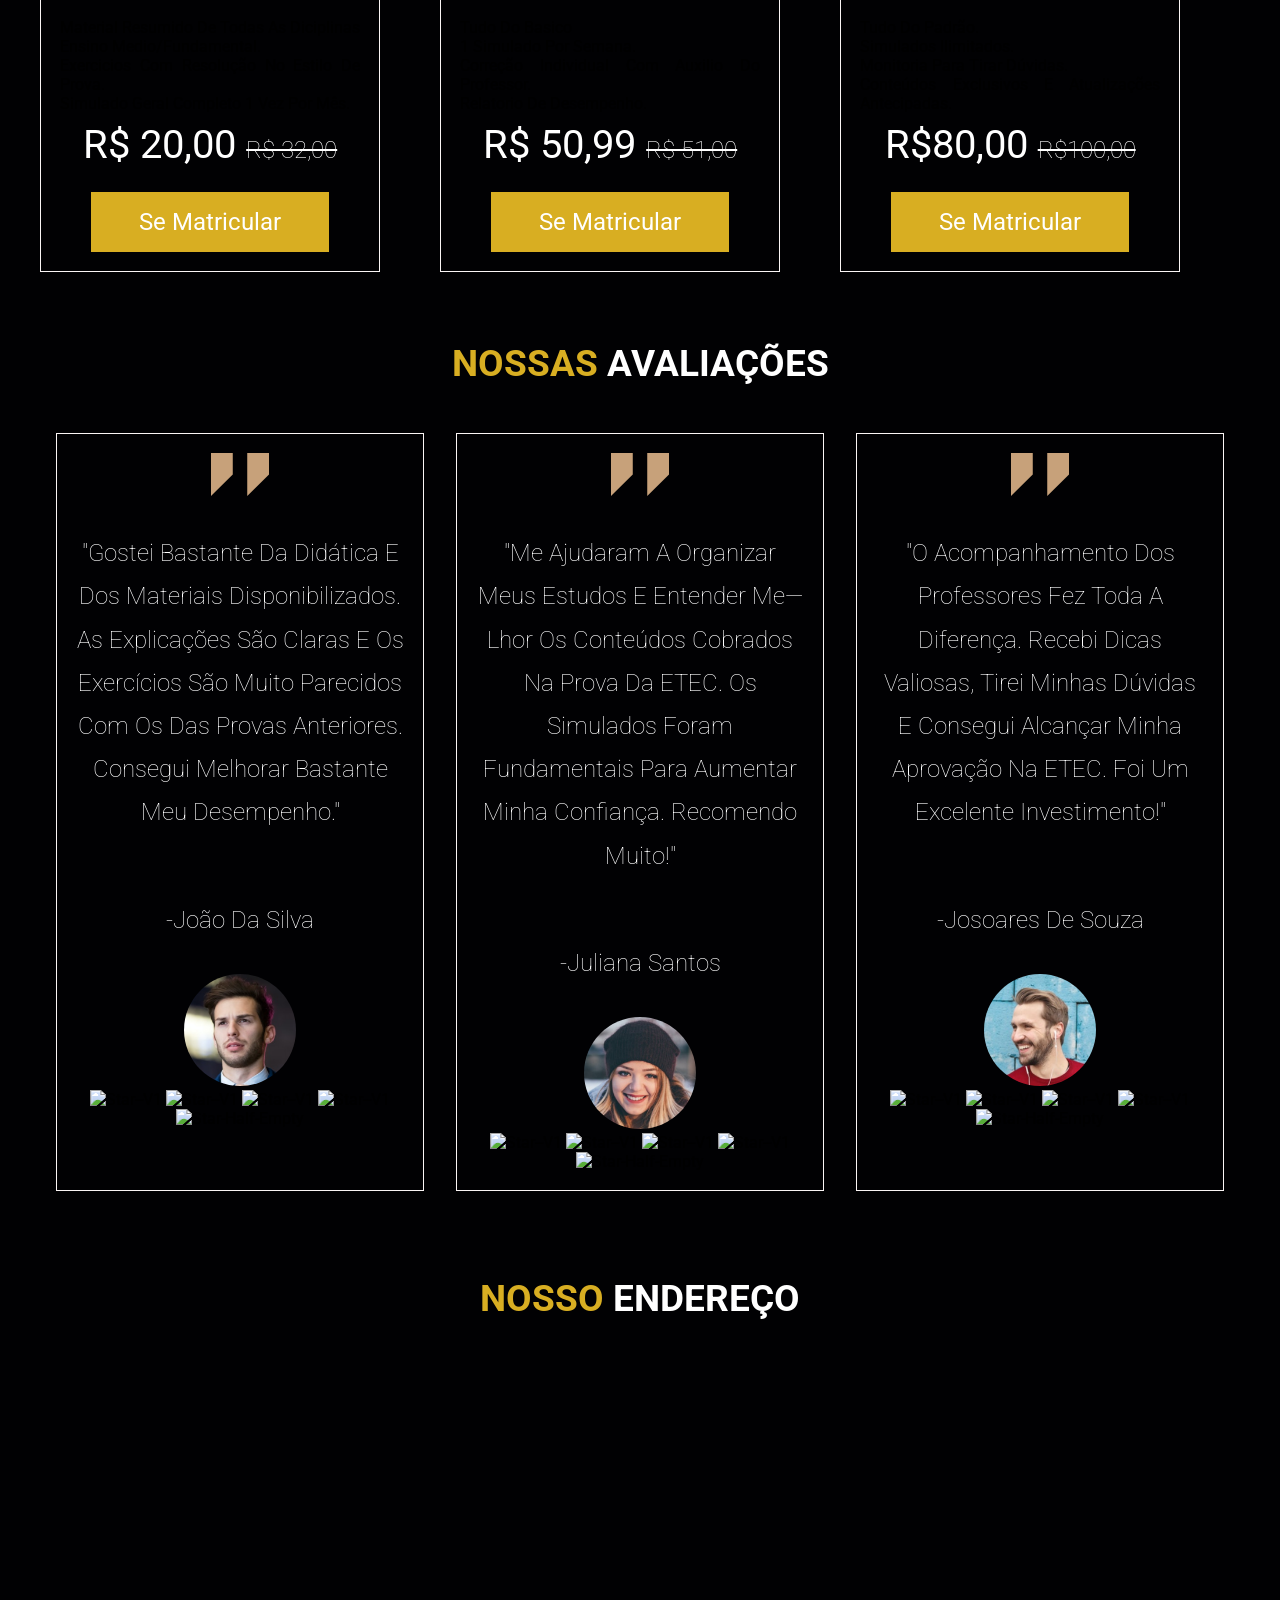
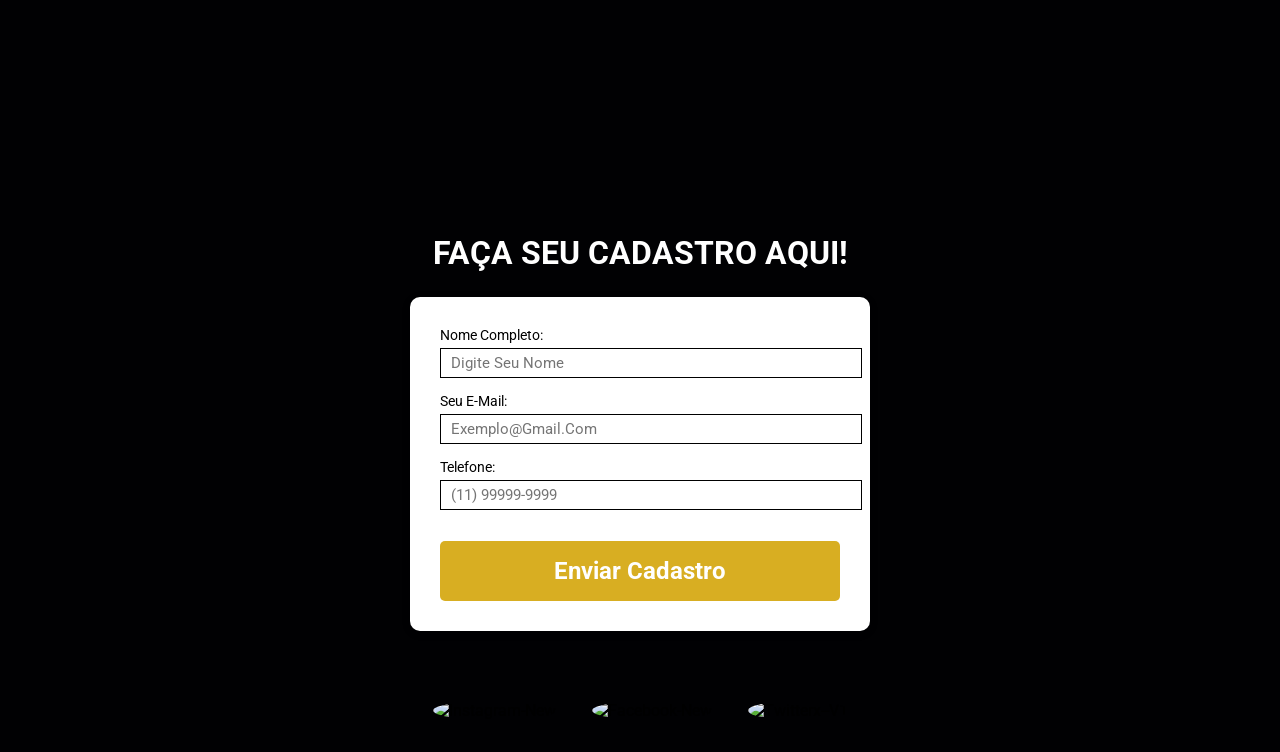
==== commit 2e2f4b00: "Update index.html" ====
--- a/Atividade avaliativa/index.html
+++ b/Atividade avaliativa/index.html
@@ -25,7 +25,7 @@
             <a href="#menu">Planos</a>
             <a href="#review">Avaliações</a>
             <a href="#address">Endereço</a>
-            <a href="https://api.whatsapp.com/send/?phone=5511999999999&text=Ol%C3%A1%21+Quero+mais+informa%C3%A7%C3%B5es+sobre+o+curso&type=phone_number&app_absent=0">Contato</a>
+            <a href="https://api.whatsapp.com/send/?phone=5511930852906&text=Ol%C3%A1%21+Quero+mais+informa%C3%A7%C3%B5es+sobre+o+curso&type=phone_number&app_absent=0">Contato</a>
           
         </nav>
 
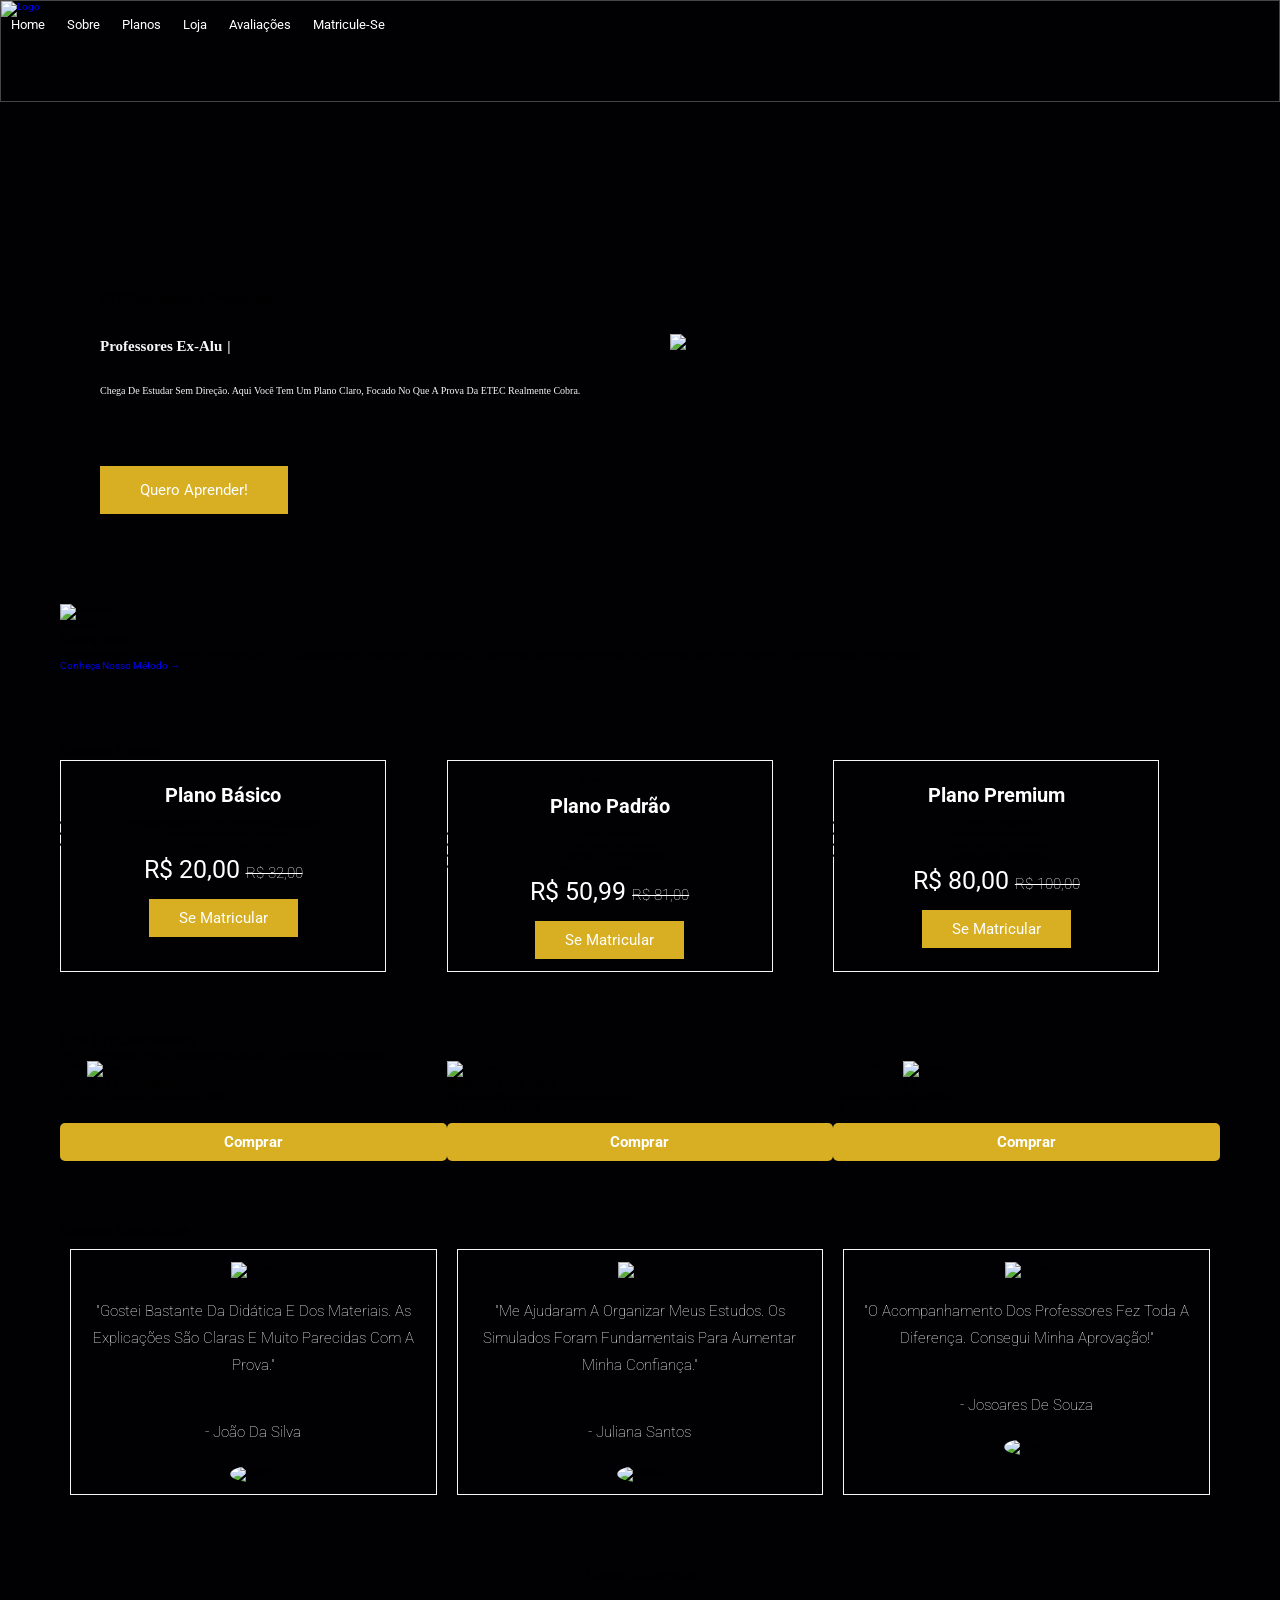
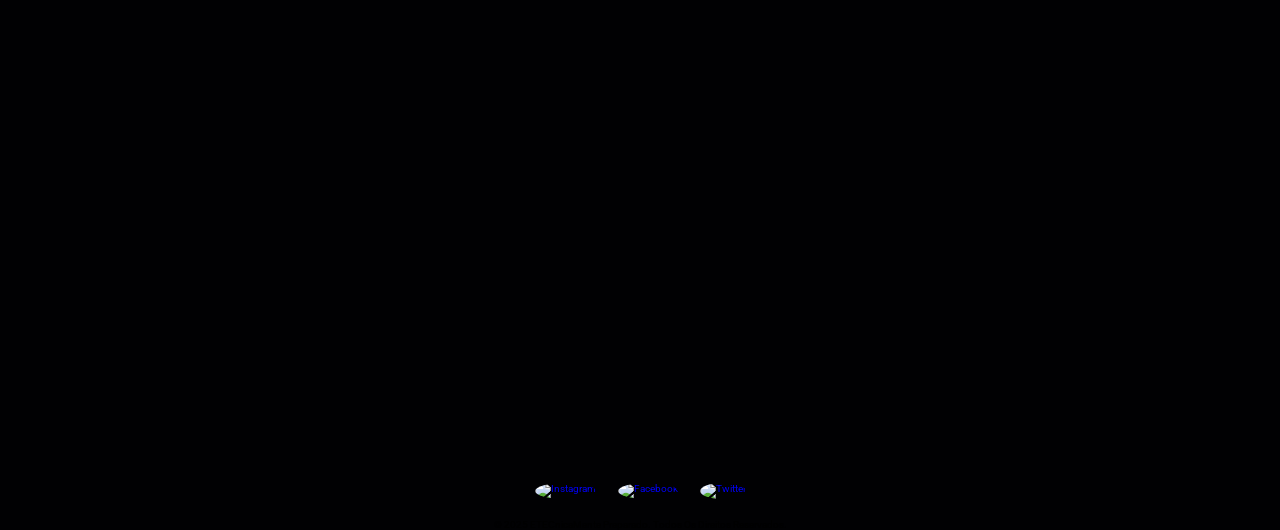
==== commit 88eda664: "Update index.html Index incompleto da nova atualização, pra vc poder começar a editar sua parte. Pla" ====
--- a/Atividade avaliativa/index.html
+++ b/Atividade avaliativa/index.html
@@ -5,228 +5,99 @@
     <meta name="viewport" content="width=device-width, initial-scale=1.0">
     <title>ETECnicaMente Preparado</title>
     <link rel="preconnect" href="https://fonts.googleapis.com">
-    <link rel="preconnect" href="https://fonts.gstatic.com" crossorigin>
-    <link href="https://fonts.googleapis.com/css2?family=Roboto:ital,wght@0,100..900;1,100..900&display=swap" rel="stylesheet">
+    <link href="https://fonts.googleapis.com/css2?family=Roboto:wght@400;500;700;900&display=swap" rel="stylesheet">
     <link rel="stylesheet" href="style.css">
-    <link rel="shortcut icon" href="logo.png">
+    <link rel="shortcut icon" href="img/logo.png">
+    
 </head>
 <body>
 
-    <header class="header">
-    <section>
-        <a href="#" class="logo">
-            <img src="logo.png" alt="logo" width="100" height="100">
-        </a>
-
+<header class="header">
+    <div class="header-content">
+        <a href="adm.html" class="logo"><img src="img/logo.png" alt="logo" width="60"></a>
         <nav class="navbar">
-
             <a href="#home">Home</a>
             <a href="#about">Sobre</a>
             <a href="#menu">Planos</a>
+            <a href="#loja">Loja</a>
             <a href="#review">Avaliações</a>
-            <a href="#address">Endereço</a>
-            <a href="https://api.whatsapp.com/send/?phone=5511930852906&text=Ol%C3%A1%21+Quero+mais+informa%C3%A7%C3%B5es+sobre+o+curso&type=phone_number&app_absent=0">Contato</a>
+            <a href="login.html" class="btn-header">Matricule-se</a>
           
         </nav>
+    </div>
+</header>
 
-        <div class="icons">
-            <img width="50" height="50" src="https://img.icons8.com/ios/50/ffffff/search--v1.png" alt="search--v1"/>
-        
+<main>
+    <section class="section-div" id="home">
+        <div class="home-content">
+            <h1>ETECnicamente Preparado</h1>
+            <h2 class="digitando">Professores ex-alunos da ETEC. Quem viveu, te prepara.</h2>
+            <p>Chega de estudar sem direção. Aqui você tem um plano claro, focado no que a prova da ETEC realmente cobra.</p>
+            <a href="#cadastro" class="btn">Quero aprender!</a>
+        </div>
+        <img class="home-img" src="img/70595.png" alt="Alunos">
+    </section>
+
+    <section class="story" id="about">
+        <div class="story-container">
+            <div class="story-img">
+                <img src="img/einstein.webp" alt="Metodo">
+            </div>
+            <div class="story-card">
+                <span class="sub">Discover</span>
+                <h2>Sobre Nós</h2>
+                <p>Mapeamos os últimos 10 anos de provas da ETEC e descobrimos exatamente o que mais cai. Cada aula existe por um motivo: te dar pontos. Não é um cursinho, é uma estratégia de aprovação.</p>
+                <a href="#" class="link-arrow">Conheça nosso método →</a>
+            </div>
+            <img src="" class="deco-herb" alt="">
         </div>
     </section>
 
-    </header>
-
-    <section aria-label="Seção inicio da página" class="section-div" id="home">
-        <div>
-            <h2>ETECnicamente Preparado</h2>
-           <h2 class="digitando">Professores ex-alunos da ETEC. Quem viveu, te prepara. </h2>
-                <p> Chega de estudar sem direção. Aqui você tem um plano claro, focado no que a prova da ETEC realmente cobra.</p>
-            <a href="#" class="btn">Quero aprender!</a>    
-            </div>
-            <img src="harpia4.jpeg" alt="ilustrativa imagem de uma harpia">
-
-    </section>
-   
-    <section class="about" id="about"> <!-- Sessão do sobre nós-->
-        <h2 class="tittle">Sobre <span>Nós</span></h2>
-        <div class="row">
-
-            <div class="container-img">
-                <img src="einstein.webp" alt="Sobre-nos"> <!--Não cheguei a achar a imagem bonitinha ainda-->
-            </div>
-
-            <div class="content">
-                <h3>O que faz nosso curso ser especial</h3>
-                <p>Este curso foi desenhado de dentro para fora da prova da ETEC. Em vez de despejar conteúdo aleatório, a gente mapeou os últimos 10 anos de provas e descobriu exatamente quais temas mais repetem e como as questões são construídas. Cada aula, simulado e revisão existe por um motivo: te dar pontos. Você não perde tempo com o que não cai.</p>
-                <p>O outro diferencial é o ritmo. Você tem um cronograma que te diz o que estudar cada dia até a prova, com metas semanais e simulados cronometrados que simulam a pressão real. No final, você não chega na prova torcendo para dar certo. Você chega sabendo que treinou do jeito certo, com as mesmas pegadinhas e formatos que vai encontrar no dia.</p>
-                <a href="#" class="btn">Saiba mais</a>
-            </div>
+    <section class="menu" id="menu">
+        <h2 class="title"><span>Nossos</span> Planos</h2>
+        <div class="box-container">
+            <div class="box"><h3>Plano Básico</h3><ul><li>Material resumido de todas as disciplinas</li><li>Exercícios no estilo da prova</li><li>Simulado 1x por mês</li></ul><div class="price">R$ 20,00 <span>R$ 32,00</span></div><a href="#cadastro" class="btn">Se matricular</a></div>
+            <div class="box destaque"><span class="badge">Mais Popular</span><h3>Plano Padrão</h3><ul><li>Tudo do Básico</li><li>1 simulado por semana</li><li>Correção com professor</li><li>Relatório de desempenho</li></ul><div class="price">R$ 50,99 <span>R$ 81,00</span></div><a href="#cadastro" class="btn">Se matricular</a></div>
+            <div class="box"><h3>Plano Premium</h3><ul><li>Tudo do Padrão</li><li>Simulados ilimitados</li><li>Monitoria tira-dúvidas</li><li>Conteúdos exclusivos</li></ul><div class="price">R$ 80,00 <span>R$ 100,00</span></div><a href="#cadastro" class="btn">Se matricular</a></div>
         </div>
     </section>
 
-    <br> <br>
-    <section class="menu" id="menu">
-        <h2 class="tittle"><span> Nossos </span>Planos</h2>
-         <!-- Cursos -->
-          <div class="box-container">
-            <div class="box">
-                <h3>Plano basico</h3>
-                
-               <p>Material resumido de todas as diciplinas ensino medio/fundamental.</p>
-               <p>Exercicios com resolução no estilo de prova.</p>
-               <p>simulado geral completo 1 vez por mês.</p>
-                
-            <div class="price">R$ 20,00 <span>R$ 32,00</span> </div>
-            <a href="#cadastro" class="btn">Se matricular</a>
-          </div>
-          
-
-            
-            <div class="box">
-                <h3>Plano Padrão </h3>
-                <p>Tudo do Basico</p>
-                <p>1 simulado por semana.</p>
-                <p>correção individual com auxilio do professor.</p>
-                <p>relatorio de desempenho.</p>
-            
-            <div class="price">R$ 50,99 <span>R$ 51,00</span> </div>
-            <a href="#cadastro" class="btn">Se matricular</a>
-          </div>
-            
-
-            
-            <div class="box">
-                <h3>Plano premium </h3>
-                <p>Tudo do Padrão.</p>
-                <p>Simulados ilimitados.</p>
-                <p>Monitoria para tirar dúvidas.</p>
-                <p>Conteúdos exclusivos e atualizações antecipadas.</p>
-            
-            <div class="price">R$80,00 <span>R$100,00 </span> </div>
-            <a href="#cadastro" class="btn">Se matricular</a>
-          </div>
-            </div>
-            
-    
-
+    <section class="loja" id="loja">
+        <h2 class="title">Loja <span>ETECnicaMente</span></h2>
+        <p class="loja-subtitle">Vista a aprovação. Itens exclusivos para quem é tecnicamente preparado.</p>
+        <div class="box-container">
+            <div class="box produto"><span class="tag">NOVO</span><img src="https://via.placeholder.com/300x200/ffffff/000000?text=CAMISETA" alt="Mochila"><h3>Mochila ETECnicaMente</h3><p>De lona e algodão, resistência 100%</p><div class="price">R$ 69,90 <span>R$ 89,90</span></div><button class="btn" onclick="adicionarCarrinho('Camiseta Aprovado')">Comprar</button></div>
+            <div class="box produto"><img src="https://via.placeholder.com/300x200/ffffff/000000?text=MOLETOM" alt="Moletom"><h3>Moletom Foco Total</h3><p>Quentinho para as madrugadas de estudo</p><div class="price">R$ 129,90 <span>R$ 159,90</span></div><button class="btn" onclick="adicionarCarrinho('Moletom Foco Total')">Comprar</button></div>
+            <div class="box produto"><span class="tag">MAIS VENDIDO</span><img src="https://via.placeholder.com/300x200/ffffff/000000?text=CANECA" alt="Caneca"><h3>Caneca Café + ETEC</h3><p>Caneca de porcelana 350ml</p><div class="price">R$ 34,90 <span>R$ 49,90</span></div><button class="btn" onclick="adicionarCarrinho('Caneca Café + ETEC')">Comprar</button></div>
+        </div>
     </section>
 
-    <br><br>
-
-
     <section class="review" id="review">
-        <h2 class="tittle">Nossas <span>Avaliações</span></h2>
+        <h2 class="title">Nossas <span>Avaliações</span></h2>
         <div class="box-container">
-     <div class="box">
-            <img src="quote-img.png" alt="comentario" >
-            <p>"Gostei bastante da didática e dos materiais disponibilizados. As explicações são claras e os exercícios são muito parecidos com os das provas anteriores. Consegui melhorar bastante meu desempenho."</p>
-            <p>-João da Silva</p>
-            <img src="jota.png" alt="foto-cliente" class="user" >
-            
-            <div class="stars">
-
-              <img width="30" height="30" src="https://img.icons8.com/ios-filled/30/ffffff/star--v1.png" alt="star--v1"/>
-               <img width="30" height="30" src="https://img.icons8.com/ios-filled/30/ffffff/star--v1.png" alt="star--v1"/>
-                <img width="30" height="30" src="https://img.icons8.com/ios-filled/30/ffffff/star--v1.png" alt="star--v1"/>
-                 <img width="30" height="30" src="https://img.icons8.com/ios-filled/30/ffffff/star--v1.png" alt="star--v1"/>
-                 <img width="30" height="30" src="https://img.icons8.com/ios-filled/30/ffffff/star-half-empty.png" alt="star-half-empty"/>
-
-                </div>
-                </div>
-                
-                 <div class="box">
-            <img src="quote-img.png" alt="comentario" >
-            <p>"Me ajudaram a organizar meus estudos e entender me— lhor os conteúdos cobrados na prova da ETEC. Os simulados foram fundamentais para aumentar minha confiança. Recomendo muito!"</p>
-            <p>-Juliana Santos</p>
-            <img src="pic-2.png" alt="foto-cliente" class="user">
-           
-            <div class="stars">
-
-              <img width="30" height="30" src="https://img.icons8.com/ios-filled/30/ffffff/star--v1.png" alt="star--v1"/>
-               <img width="30" height="30" src="https://img.icons8.com/ios-filled/30/ffffff/star--v1.png" alt="star--v1"/>
-                <img width="30" height="30" src="https://img.icons8.com/ios-filled/30/ffffff/star--v1.png" alt="star--v1"/>
-                 <img width="30" height="30" src="https://img.icons8.com/ios-filled/30/ffffff/star--v1.png" alt="star--v1"/>
-                 <img width="30" height="30" src="https://img.icons8.com/ios-filled/30/ffffff/star-half-empty.png" alt="star-half-empty"/>
-
-                </div>
-            </div>
-
-                  <div class="box">
-            <img src="quote-img.png" alt="comentario" >
-            <p>"O acompanhamento dos professores fez toda a diferença. Recebi dicas valiosas, tirei minhas dúvidas e consegui alcançar minha aprovação na ETEC. Foi um excelente investimento!"</p>
-            <p>-Josoares de souza</p>
-            <img src="pic-1.png" alt="foto-cliente" class="user">
-           
-            <div class="stars">
-
-              <img width="30" height="30" src="https://img.icons8.com/ios-filled/30/ffffff/star--v1.png" alt="star--v1"/>
-               <img width="30" height="30" src="https://img.icons8.com/ios-filled/30/ffffff/star--v1.png" alt="star--v1"/>
-                <img width="30" height="30" src="https://img.icons8.com/ios-filled/30/ffffff/star--v1.png" alt="star--v1"/>
-                 <img width="30" height="30" src="https://img.icons8.com/ios-filled/30/ffffff/star--v1.png" alt="star--v1"/>
-                 <img width="30" height="30" src="https://img.icons8.com/ios-filled/30/ffffff/star-half-empty.png" alt="star-half-empty"/>
-
-                </div>
-            </div>
-            </div>
-
-            <br><br>
-
+            <div class="box"><img src="img/quote-img.png" alt="aspas" class="quote"><p>"Gostei bastante da didática e dos materiais. As explicações são claras e muito parecidas com a prova."</p><p class="author">- João da Silva</p><img src="img/jota.png" alt="cliente" class="user"></div>
+            <div class="box"><img src="img/quote-img.png" alt="aspas" class="quote"><p>"Me ajudaram a organizar meus estudos. Os simulados foram fundamentais para aumentar minha confiança."</p><p class="author">- Juliana Santos</p><img src="img/pic-2.png" alt="cliente" class="user"></div>
+            <div class="box"><img src="img/quote-img.png" alt="aspas" class="quote"><p>"O acompanhamento dos professores fez toda a diferença. Consegui minha aprovação!"</p><p class="author">- Josoares de Souza</p><img src="img/pic-1.png" alt="cliente" class="user"></div>
+        </div>
     </section>
 
     <section class="address" id="address">
-
-        <h2 class="tittle">Nosso <span>Endereço</span></h2>
-        <iframe src="https://www.google.com/maps/embed?pb=!1m18!1m12!1m3!1d14633.009733386674!2d-46.70475024458005!3d-23.52342149999999!2m3!1f0!2f0!3f0!3m2!1i1024!2i768!4f13.1!3m3!1m2!1s0x94cef9ebe3ffc14d%3A0x391db12d087f111b!2sE.A.I.%20Espa%C3%A7o%20de%20Aprendizado%20Interativo!5e0!3m2!1spt-BR!2sbr!4v1782167015776!5m2!1spt-BR!2sbr" width="600" height="450" style="border:0;" allowfullscreen="" loading="lazy" referrerpolicy="no-referrer-when-downgrade"></iframe>
-
+        <h2 class="title">Nosso <span>Endereço</span></h2>
+        <iframe src="https://www.google.com/maps/embed?pb=!1m18!1m12!1m3!1d14633.009733386674!2d-46.70475024458005!3d-23.52342149999999!2m3!1f0!2f0!3f0!3m2!1i1024!2i768!4f13.1!3m3!1m2!1s0x94cef9ebe3ffc14d%3A0x391db12d087f111b!2sE.A.I.%20Espa%C3%A7o%20de%20Aprendizado%20Interativo!5e0!3m2!1spt-BR!2sbr!4v1782167015776!5m2!1spt-BR!2sbr" width="600" height="450" style="border:0;" allowfullscreen="" loading="lazy"></iframe>
     </section>
 
-    <section class="cadastro" id="cadastro">
-         <h2 class="tittle">Faça seu cadastro aqui!</h2>
- <div class="container">
+    
+</main>
 
-            <form>
-               
-                <div class="campo">
-                   <label for="Nome"> Nome completo:</label>
-                   
-                   <input type="text" id="nome" placeholder="Digite seu nome " required>
-              
-                </div>
+<footer class="footer">
+    <div class="share">
+        <a href="#"><img width="30" height="30" src="https://img.icons8.com/ios-glyphs/30/ffffff/instagram-new.png" alt="instagram"/></a>
+        <a href="#"><img width="30" height="30" src="https://img.icons8.com/ios-filled/50/ffffff/facebook-new.png" alt="facebook"/></a>
+        <a href="#"><img width="30" height="30" src="https://img.icons8.com/ios-filled/50/ffffff/twitterx--v1.png" alt="twitter"/></a>
+    </div>
+    <p>&copy; 2025 ETECnicaMente Preparado. Todos os direitos reservados.</p>
+</footer>
 
-                 <div class="campo">
-
-                     <label for="email">Seu e-mail:</label>
-
-                     <input type="email" id="email" name="email" placeholder="exemplo@gmail.com" required>
-                 </div>
-                  
-
-                   <div class="campo">
-
-                     <label for="Telefone"> Telefone:</label>
-                     
-                     <input type="tel" id="Telefone" placeholder="(11) 99999-9999" required>
-                  
-                    </div>
-                    
-                 <button type="submit" class="btn">Enviar Cadastro</button>
-
-            </form>
-       </div>  
-    </section>
-
-    <br><br>
-
-    <section class="footer">
-        <div class="share">
-            <img width="30" height="30" src="https://img.icons8.com/ios-glyphs/30/ffffff/instagram-new.png" alt="instagram-new"/>
-            <img width="30" height="30" src="https://img.icons8.com/ios-filled/50/ffffff/facebook-new.png" alt="facebook-new"/>
-            <img width="30" height="30" src="https://img.icons8.com/ios-filled/50/ffffff/twitterx--v1.png" alt="twitterx--v1"/>
-        </div>
-    </section>
-
-     <script src="script.js"></script>
-
+<script src="script.js"></script>
 </body>
 </html>
--- a/Atividade avaliativa/style.css
+++ b/Atividade avaliativa/style.css
@@ -2,7 +2,7 @@
     --main-color: #d8ae22;
     --black: #13131a;
     --bg: #010103;
-    --border: 0.1rem solid rgba(225,225,225,0.3)
+    --border: 0.1rem solid rgba(225,225,225,0.3);
     font-size: 10px;
 }
 
@@ -22,10 +22,11 @@
     max-width: 1200px;
     margin: 0 auto;
     background-color: var(--bg);
+      padding-top: 110px;
 }
 
 section {
-    padding: 3 rem 2 rem;
+    padding: 3rem 2rem;
     margin: 0 auto;
     max-width: 1200px;
 }
@@ -35,10 +36,11 @@
     top: 0;
     left: 0;
     right: 0;
-    z-index: 99;
+    z-index: 1000;
     border: var(--border);
     background: var(--bg);
     height: 100px;
+   
 }
 
 .header section {
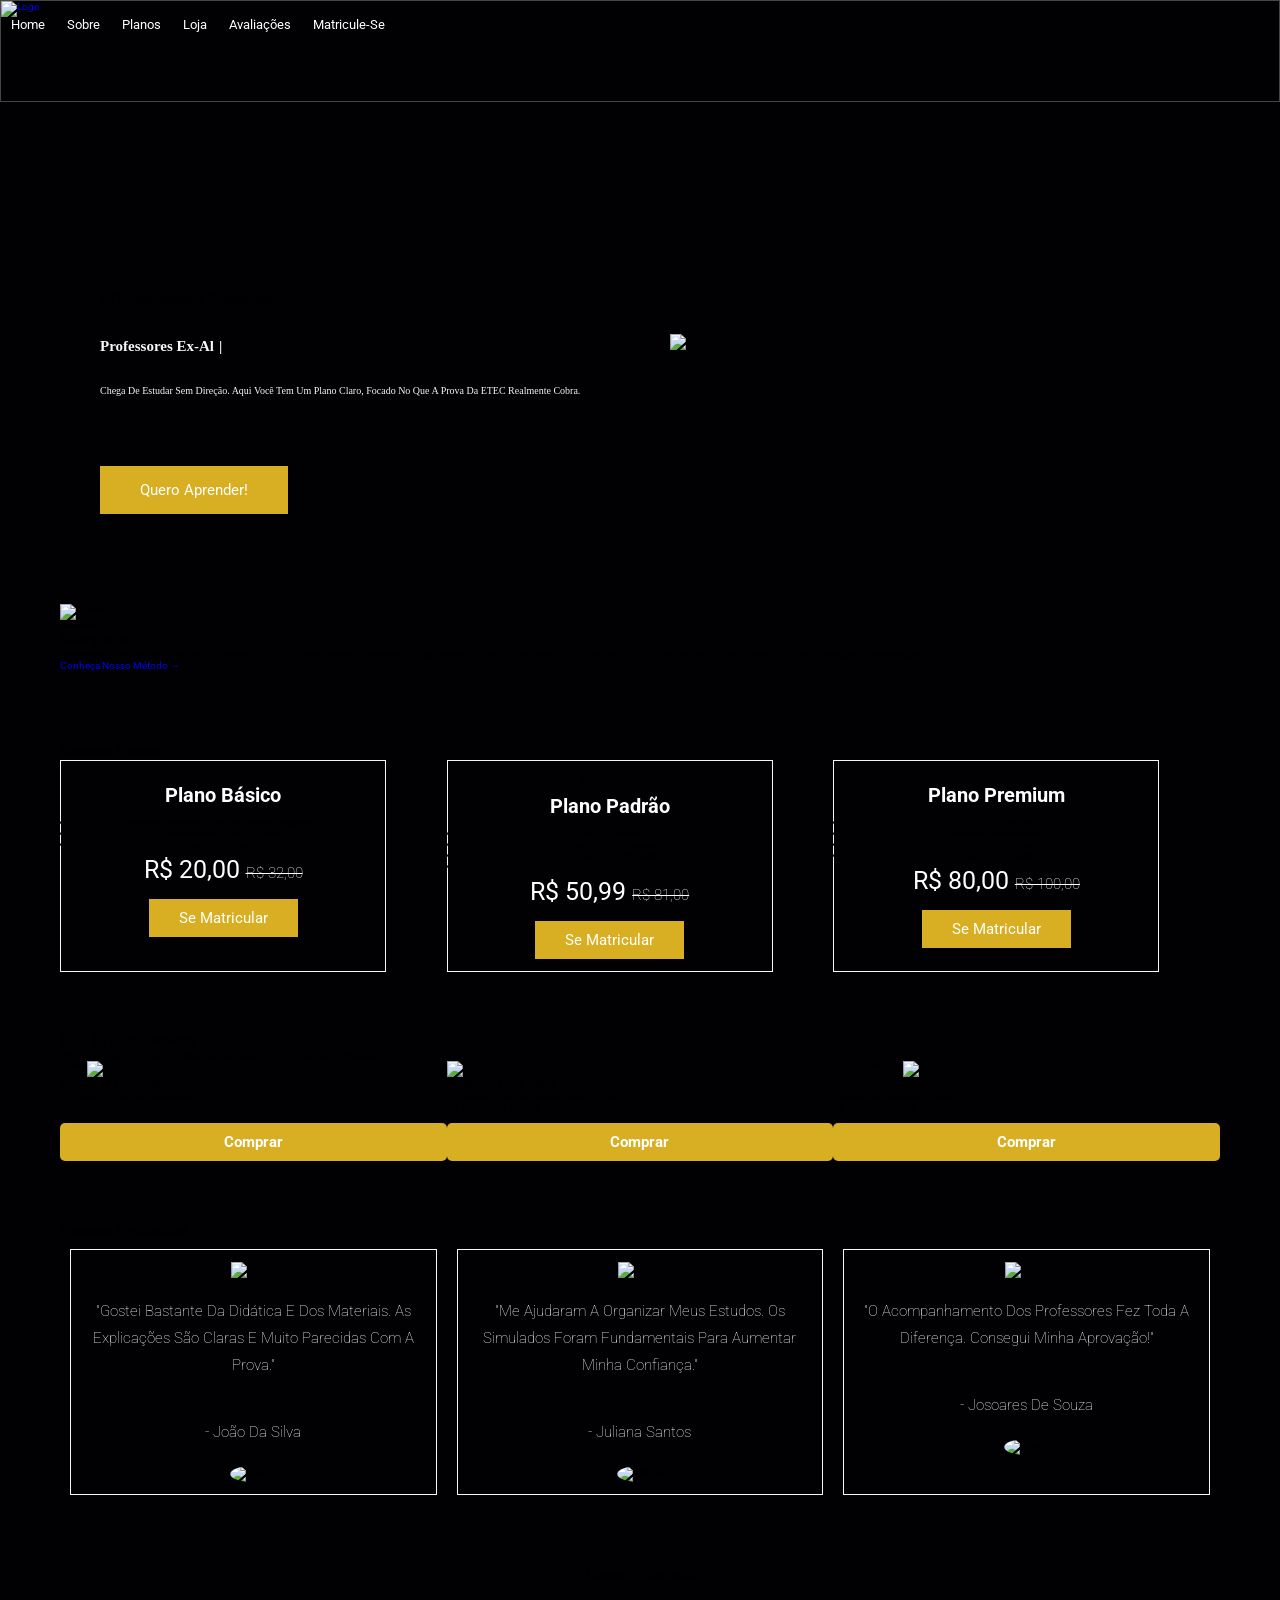
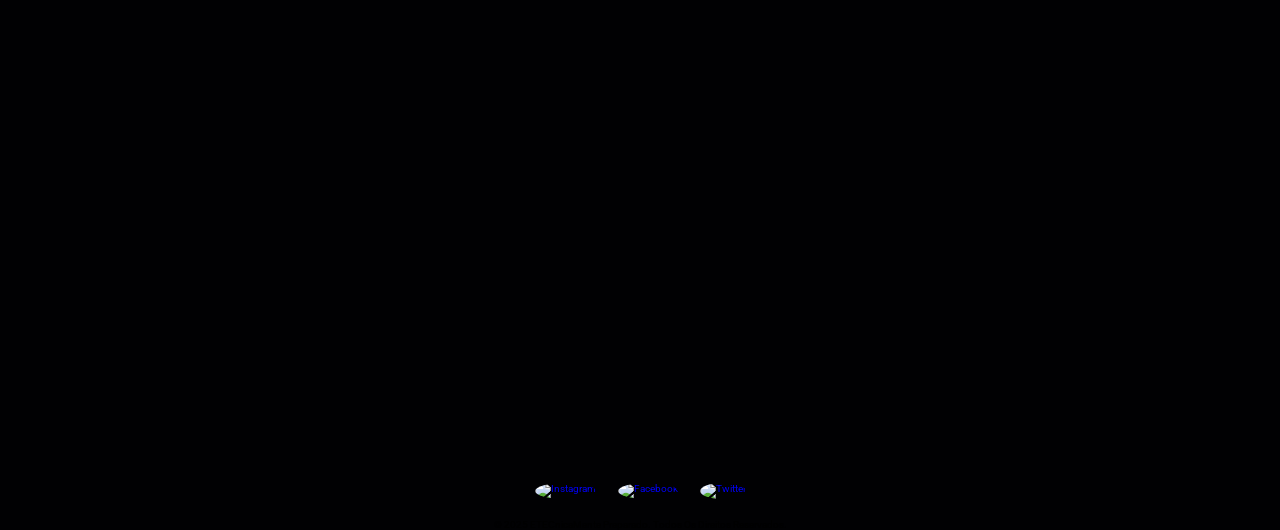
==== commit a1bd4593: "Update index.html" ====
--- a/Atividade avaliativa/index.html
+++ b/Atividade avaliativa/index.html
@@ -66,9 +66,9 @@
         <h2 class="title">Loja <span>ETECnicaMente</span></h2>
         <p class="loja-subtitle">Vista a aprovação. Itens exclusivos para quem é tecnicamente preparado.</p>
         <div class="box-container">
-            <div class="box produto"><span class="tag">NOVO</span><img src="https://via.placeholder.com/300x200/ffffff/000000?text=CAMISETA" alt="Mochila"><h3>Mochila ETECnicaMente</h3><p>De lona e algodão, resistência 100%</p><div class="price">R$ 69,90 <span>R$ 89,90</span></div><button class="btn" onclick="adicionarCarrinho('Camiseta Aprovado')">Comprar</button></div>
-            <div class="box produto"><img src="https://via.placeholder.com/300x200/ffffff/000000?text=MOLETOM" alt="Moletom"><h3>Moletom Foco Total</h3><p>Quentinho para as madrugadas de estudo</p><div class="price">R$ 129,90 <span>R$ 159,90</span></div><button class="btn" onclick="adicionarCarrinho('Moletom Foco Total')">Comprar</button></div>
-            <div class="box produto"><span class="tag">MAIS VENDIDO</span><img src="https://via.placeholder.com/300x200/ffffff/000000?text=CANECA" alt="Caneca"><h3>Caneca Café + ETEC</h3><p>Caneca de porcelana 350ml</p><div class="price">R$ 34,90 <span>R$ 49,90</span></div><button class="btn" onclick="adicionarCarrinho('Caneca Café + ETEC')">Comprar</button></div>
+            <div class="box produto"><span class="tag">NOVO</span><img src="" alt="Mochila"><h3>Mochila ETECnicaMente</h3><p>De lona e algodão, resistência 100%</p><div class="price">R$ 69,90 <span>R$ 89,90</span></div><button class="btn" onclick="adicionarCarrinho('Camiseta Aprovado')">Comprar</button></div>
+            <div class="box produto"><img src="" alt="Moletom"><h3>Moletom Foco Total</h3><p>Quentinho para as madrugadas de estudo</p><div class="price">R$ 129,90 <span>R$ 159,90</span></div><button class="btn" onclick="adicionarCarrinho('Moletom Foco Total')">Comprar</button></div>
+            <div class="box produto"><span class="tag">MAIS VENDIDO</span><img src="" alt="Caneca"><h3>Caneca Café + ETEC</h3><p>Caneca de porcelana 350ml</p><div class="price">R$ 34,90 <span>R$ 49,90</span></div><button class="btn" onclick="adicionarCarrinho('Caneca Café + ETEC')">Comprar</button></div>
         </div>
     </section>
 
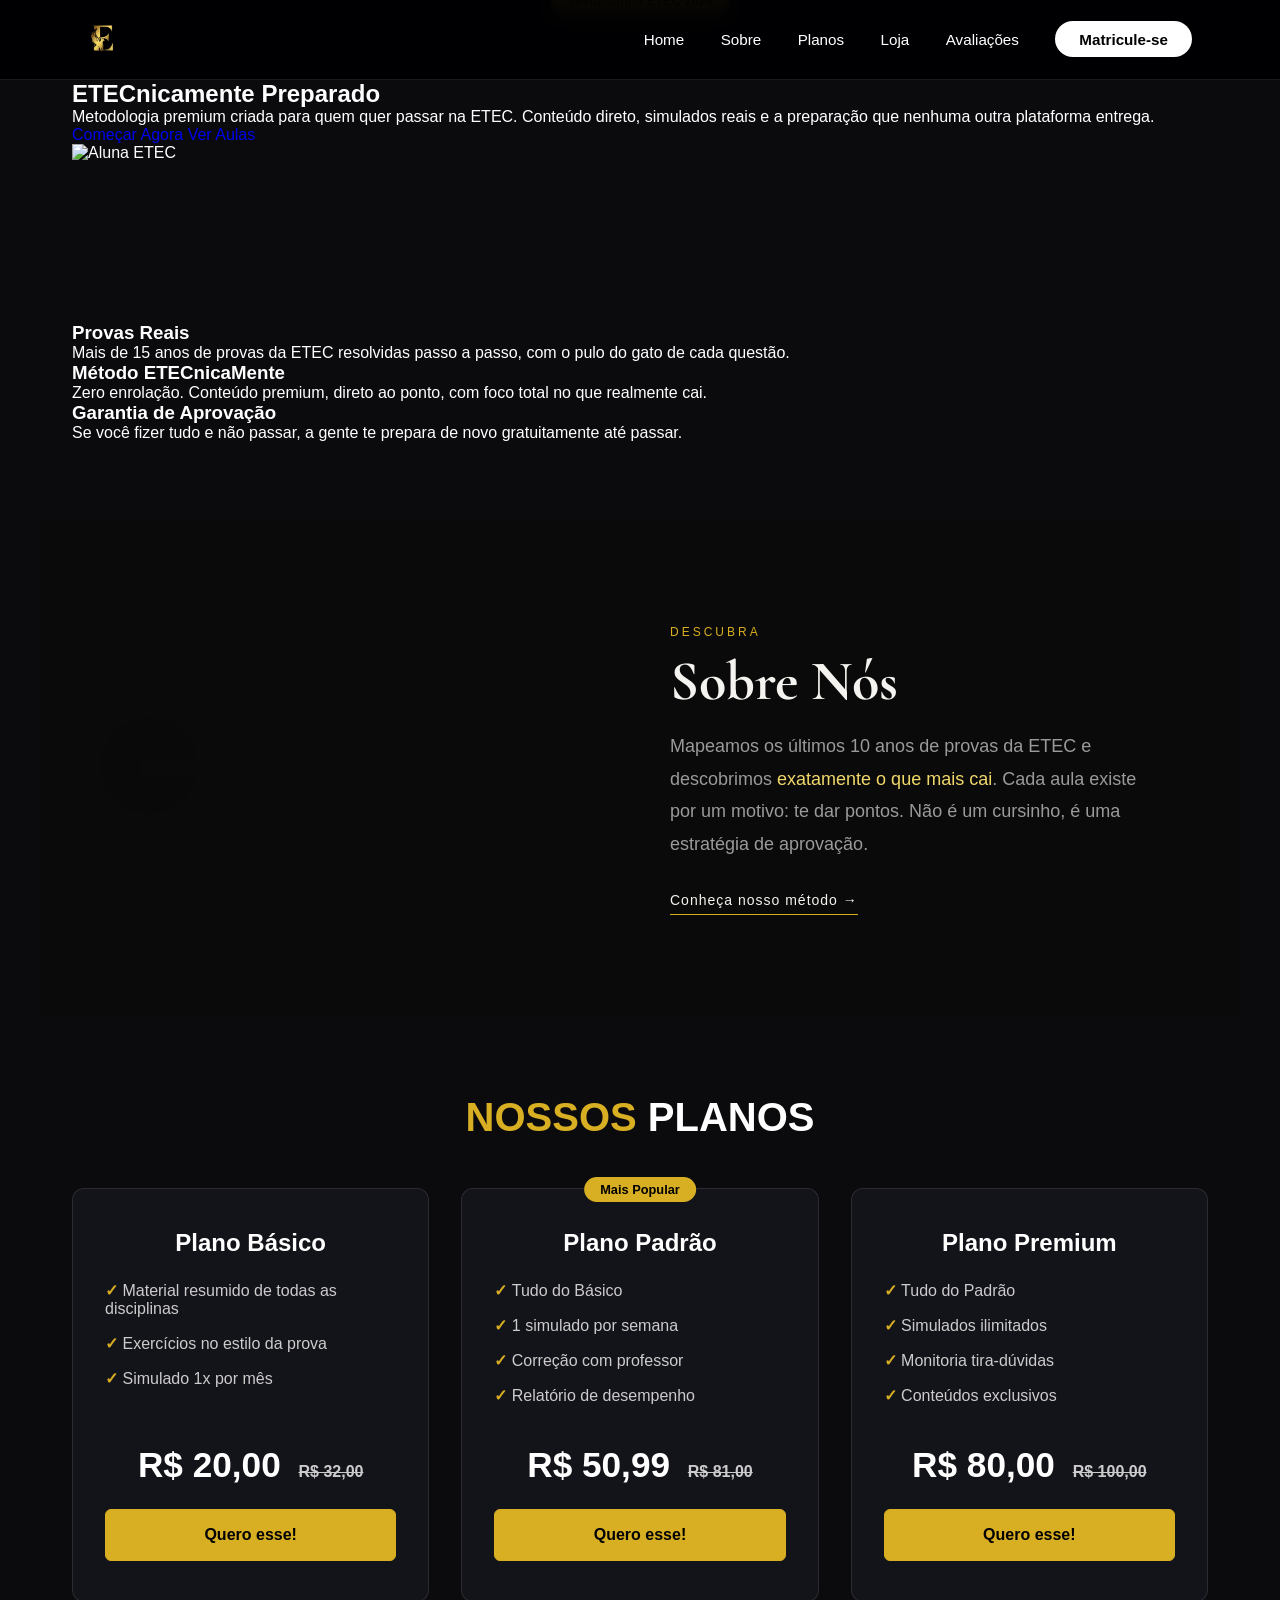
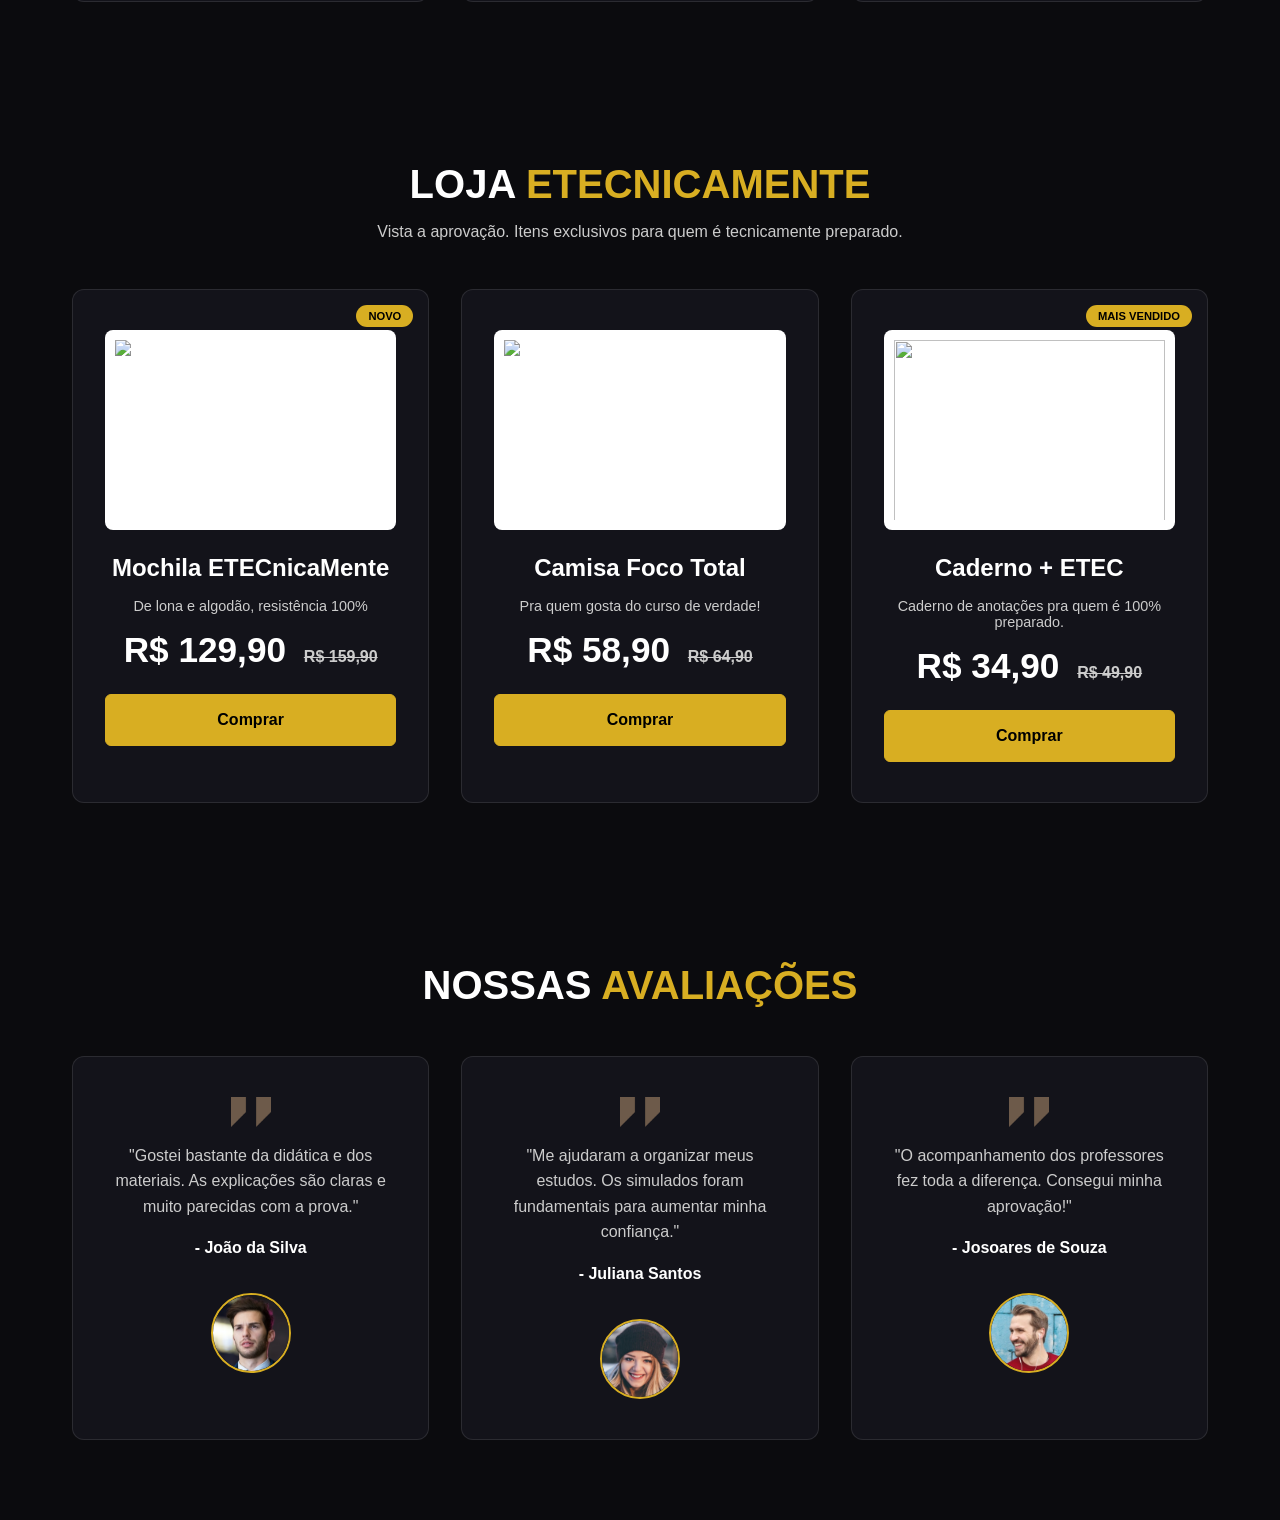
==== commit 01e80e8b: "Update index.html update zika" ====
--- a/Atividade avaliativa/index.html
+++ b/Atividade avaliativa/index.html
@@ -1,20 +1,20 @@
 <!DOCTYPE html>
-<html lang="pt-br">
+<html lang="pt-BR">
 <head>
-    <meta charset="UTF-8">
-    <meta name="viewport" content="width=device-width, initial-scale=1.0">
-    <title>ETECnicaMente Preparado</title>
-    <link rel="preconnect" href="https://fonts.googleapis.com">
-    <link href="https://fonts.googleapis.com/css2?family=Roboto:wght@400;500;700;900&display=swap" rel="stylesheet">
-    <link rel="stylesheet" href="style.css">
-    <link rel="shortcut icon" href="img/logo.png">
-    
+<meta charset="UTF-8">
+<meta name="viewport" content="width=device-width, initial-scale=1.0">
+<title>Etecnicamente Preparado - Sua aprovação na ETEC</title>
+<link href="https://fonts.googleapis.com/css2?family=Cormorant+Garamond:wght@600;700&family=Inter:wght@400;500;600&display=swap" rel="stylesheet">
+<link rel="stylesheet" href="style.css">
+<link rel="icon" type="img/png" href="logo.png">
 </head>
+
+
 <body>
 
-<header class="header">
+    <header class="header">
     <div class="header-content">
-        <a href="adm.html" class="logo"><img src="img/logo.png" alt="logo" width="60"></a>
+        <a href="adm.html" class="logo"><img src="logo.png" alt="logo" width="60"></a>
         <nav class="navbar">
             <a href="#home">Home</a>
             <a href="#about">Sobre</a>
@@ -27,38 +27,62 @@
     </div>
 </header>
 
-<main>
-    <section class="section-div" id="home">
-        <div class="home-content">
-            <h1>ETECnicamente Preparado</h1>
-            <h2 class="digitando">Professores ex-alunos da ETEC. Quem viveu, te prepara.</h2>
-            <p>Chega de estudar sem direção. Aqui você tem um plano claro, focado no que a prova da ETEC realmente cobra.</p>
-            <a href="#cadastro" class="btn">Quero aprender!</a>
-        </div>
-        <img class="home-img" src="img/70595.png" alt="Alunos">
-    </section>
+<section class="hero" id="home">
+  <div class="hero-left">
+    <div class="badge">Vestibulinho ETEC 2026</div>
+    <h1>ETECnicamente <span>Preparado</span></h1>
+    <p>Metodologia premium criada para quem quer passar na ETEC. Conteúdo direto, simulados reais e a preparação que nenhuma outra plataforma entrega.</p>
+    <div class="cta-group">
+      <a href="#" class="btn-gold">Começar Agora</a>
+      <a href="#" class="btn-ghost">Ver Aulas</a>
+    </div>
+  </div>
 
-    <section class="story" id="about">
-        <div class="story-container">
-            <div class="story-img">
-                <img src="img/einstein.webp" alt="Metodo">
-            </div>
-            <div class="story-card">
-                <span class="sub">Discover</span>
-                <h2>Sobre Nós</h2>
-                <p>Mapeamos os últimos 10 anos de provas da ETEC e descobrimos exatamente o que mais cai. Cada aula existe por um motivo: te dar pontos. Não é um cursinho, é uma estratégia de aprovação.</p>
-                <a href="#" class="link-arrow">Conheça nosso método →</a>
-            </div>
-            <img src="" class="deco-herb" alt="">
-        </div>
-    </section>
+  <div class="hero-right">
+    <div class="glow-behind"></div>
+    <img src="xd.jpg" alt="Aluna ETEC" class="hero-img" id="heroImg">
+  </div>
+</section>
 
-    <section class="menu" id="menu">
+<section class="features">
+  <div class="card">
+    <h3>Provas Reais</h3>
+    <p>Mais de 15 anos de provas da ETEC resolvidas passo a passo, com o pulo do gato de cada questão.</p>
+  </div>
+  <div class="card">
+    <h3>Método ETECnicaMente</h3>
+    <p>Zero enrolação. Conteúdo premium, direto ao ponto, com foco total no que realmente cai.</p>
+  </div>
+  <div class="card">
+    <h3>Garantia de Aprovação</h3>
+    <p>Se você fizer tudo e não passar, a gente te prepara de novo gratuitamente até passar.</p>
+  </div>
+</section>
+
+<section class="sobre" id="about" style="background:#0A0A0A; display:grid; grid-template-columns: 1fr 1fr; align-items:center; padding:100px 8%; gap:60px;">
+  
+  <div class="sobre-img" style="position:relative;">
+    <img src="quadro.jpg" style="width:100%; border-radius:24px; filter: drop-shadow(0 0 60px rgba(216,174,34,0.25));">
+    <div style="position:absolute; inset:0; background: radial-gradient(circle at 50% 50%, transparent 40%, #0A0A0A 90%);"></div>
+  </div>
+
+  <div class="sobre-text">
+    <span style="color:#D8AE22; letter-spacing:3px; font-size:12px; text-transform:uppercase;">Descubra</span>
+    <h2 style="font-family:'Cormorant Garamond'; font-size:56px; color:#F5F3EF; margin:16px 0 24px; line-height:0.9;">Sobre Nós</h2>
+    <p style="color:#9A9A9A; font-size:18px; line-height:1.8; max-width:480px;">
+      Mapeamos os últimos 10 anos de provas da ETEC e descobrimos <span style="color:#F1D86A;">exatamente o que mais cai</span>. Cada aula existe por um motivo: te dar pontos. Não é um cursinho, é uma estratégia de aprovação.
+    </p>
+    <a href="#" style="display:inline-block; margin-top:32px; color:#F5F3EF; border-bottom:1px solid #D8AE22; padding-bottom:6px; text-decoration:none; font-size:14px; letter-spacing:1px;">Conheça nosso método →</a>
+  </div>
+
+</section>
+
+ <section class="menu" id="menu">
         <h2 class="title"><span>Nossos</span> Planos</h2>
         <div class="box-container">
-            <div class="box"><h3>Plano Básico</h3><ul><li>Material resumido de todas as disciplinas</li><li>Exercícios no estilo da prova</li><li>Simulado 1x por mês</li></ul><div class="price">R$ 20,00 <span>R$ 32,00</span></div><a href="#cadastro" class="btn">Se matricular</a></div>
-            <div class="box destaque"><span class="badge">Mais Popular</span><h3>Plano Padrão</h3><ul><li>Tudo do Básico</li><li>1 simulado por semana</li><li>Correção com professor</li><li>Relatório de desempenho</li></ul><div class="price">R$ 50,99 <span>R$ 81,00</span></div><a href="#cadastro" class="btn">Se matricular</a></div>
-            <div class="box"><h3>Plano Premium</h3><ul><li>Tudo do Padrão</li><li>Simulados ilimitados</li><li>Monitoria tira-dúvidas</li><li>Conteúdos exclusivos</li></ul><div class="price">R$ 80,00 <span>R$ 100,00</span></div><a href="#cadastro" class="btn">Se matricular</a></div>
+            <div class="box"><h3>Plano Básico</h3><ul><li>Material resumido de todas as disciplinas</li><li>Exercícios no estilo da prova</li><li>Simulado 1x por mês</li></ul><div class="price">R$ 20,00 <span>R$ 32,00</span></div><a href="#cadastro" class="btn">Quero esse!</a></div>
+            <div class="box destaque"><span class="badge">Mais Popular</span><h3>Plano Padrão</h3><ul><li>Tudo do Básico</li><li>1 simulado por semana</li><li>Correção com professor</li><li>Relatório de desempenho</li></ul><div class="price">R$ 50,99 <span>R$ 81,00</span></div><a href="#cadastro" class="btn">Quero esse!</a></div>
+            <div class="box"><h3>Plano Premium</h3><ul><li>Tudo do Padrão</li><li>Simulados ilimitados</li><li>Monitoria tira-dúvidas</li><li>Conteúdos exclusivos</li></ul><div class="price">R$ 80,00 <span>R$ 100,00</span></div><a href="#cadastro" class="btn">Quero esse!</a></div>
         </div>
     </section>
 
@@ -66,37 +90,22 @@
         <h2 class="title">Loja <span>ETECnicaMente</span></h2>
         <p class="loja-subtitle">Vista a aprovação. Itens exclusivos para quem é tecnicamente preparado.</p>
         <div class="box-container">
-            <div class="box produto"><span class="tag">NOVO</span><img src="" alt="Mochila"><h3>Mochila ETECnicaMente</h3><p>De lona e algodão, resistência 100%</p><div class="price">R$ 69,90 <span>R$ 89,90</span></div><button class="btn" onclick="adicionarCarrinho('Camiseta Aprovado')">Comprar</button></div>
-            <div class="box produto"><img src="" alt="Moletom"><h3>Moletom Foco Total</h3><p>Quentinho para as madrugadas de estudo</p><div class="price">R$ 129,90 <span>R$ 159,90</span></div><button class="btn" onclick="adicionarCarrinho('Moletom Foco Total')">Comprar</button></div>
-            <div class="box produto"><span class="tag">MAIS VENDIDO</span><img src="" alt="Caneca"><h3>Caneca Café + ETEC</h3><p>Caneca de porcelana 350ml</p><div class="price">R$ 34,90 <span>R$ 49,90</span></div><button class="btn" onclick="adicionarCarrinho('Caneca Café + ETEC')">Comprar</button></div>
+            <div class="box produto"><span class="tag">NOVO</span><img src="Mochila.jpg" alt="Mochila"><h3>Mochila ETECnicaMente</h3><p>De lona e algodão, resistência 100%</p><div class="price">R$ 129,90 <span>R$ 159,90</span></div><button class="btn" onclick="adicionarCarrinho('Camiseta Aprovado')">Comprar</button></div>
+            <div class="box produto"><img src="Camiseta.jpg" alt="Moletom"><h3>Camisa Foco Total</h3><p>Pra quem gosta do curso de verdade!</p><div class="price">R$ 58,90 <span>R$ 64,90</span></div><button class="btn" onclick="adicionarCarrinho('Moletom Foco Total')">Comprar</button></div>
+            <div class="box produto"><span class="tag">MAIS VENDIDO</span><img src="Caderno.jpg"><h3>Caderno + ETEC</h3><p>Caderno de anotações pra quem é 100% preparado.</p><div class="price">R$ 34,90 <span>R$ 49,90</span></div><button class="btn" onclick="adicionarCarrinho('Caneca Café + ETEC')">Comprar</button></div>
         </div>
     </section>
 
     <section class="review" id="review">
         <h2 class="title">Nossas <span>Avaliações</span></h2>
         <div class="box-container">
-            <div class="box"><img src="img/quote-img.png" alt="aspas" class="quote"><p>"Gostei bastante da didática e dos materiais. As explicações são claras e muito parecidas com a prova."</p><p class="author">- João da Silva</p><img src="img/jota.png" alt="cliente" class="user"></div>
-            <div class="box"><img src="img/quote-img.png" alt="aspas" class="quote"><p>"Me ajudaram a organizar meus estudos. Os simulados foram fundamentais para aumentar minha confiança."</p><p class="author">- Juliana Santos</p><img src="img/pic-2.png" alt="cliente" class="user"></div>
-            <div class="box"><img src="img/quote-img.png" alt="aspas" class="quote"><p>"O acompanhamento dos professores fez toda a diferença. Consegui minha aprovação!"</p><p class="author">- Josoares de Souza</p><img src="img/pic-1.png" alt="cliente" class="user"></div>
+            <div class="box"><img src="quote-img.png" alt="aspas" class="quote"><p>"Gostei bastante da didática e dos materiais. As explicações são claras e muito parecidas com a prova."</p><p class="author">- João da Silva</p><img src="jota.png" alt="cliente" class="user"></div>
+            <div class="box"><img src="quote-img.png" alt="aspas" class="quote"><p>"Me ajudaram a organizar meus estudos. Os simulados foram fundamentais para aumentar minha confiança."</p><p class="author">- Juliana Santos</p><img src="pic-2.png" alt="cliente" class="user"></div>
+            <div class="box"><img src="quote-img.png" alt="aspas" class="quote"><p>"O acompanhamento dos professores fez toda a diferença. Consegui minha aprovação!"</p><p class="author">- Josoares de Souza</p><img src="pic-1.png" alt="cliente" class="user"></div>
         </div>
     </section>
 
-    <section class="address" id="address">
-        <h2 class="title">Nosso <span>Endereço</span></h2>
-        <iframe src="https://www.google.com/maps/embed?pb=!1m18!1m12!1m3!1d14633.009733386674!2d-46.70475024458005!3d-23.52342149999999!2m3!1f0!2f0!3f0!3m2!1i1024!2i768!4f13.1!3m3!1m2!1s0x94cef9ebe3ffc14d%3A0x391db12d087f111b!2sE.A.I.%20Espa%C3%A7o%20de%20Aprendizado%20Interativo!5e0!3m2!1spt-BR!2sbr!4v1782167015776!5m2!1spt-BR!2sbr" width="600" height="450" style="border:0;" allowfullscreen="" loading="lazy"></iframe>
-    </section>
 
-    
-</main>
-
-<footer class="footer">
-    <div class="share">
-        <a href="#"><img width="30" height="30" src="https://img.icons8.com/ios-glyphs/30/ffffff/instagram-new.png" alt="instagram"/></a>
-        <a href="#"><img width="30" height="30" src="https://img.icons8.com/ios-filled/50/ffffff/facebook-new.png" alt="facebook"/></a>
-        <a href="#"><img width="30" height="30" src="https://img.icons8.com/ios-filled/50/ffffff/twitterx--v1.png" alt="twitter"/></a>
-    </div>
-    <p>&copy; 2025 ETECnicaMente Preparado. Todos os direitos reservados.</p>
-</footer>
 
 <script src="script.js"></script>
 </body>
--- a/Atividade avaliativa/style.css
+++ b/Atividade avaliativa/style.css
@@ -1,422 +1,379 @@
 :root {
     --main-color: #d8ae22;
     --black: #13131a;
-    --bg: #010103;
-    --border: 0.1rem solid rgba(225,225,225,0.3);
-    font-size: 10px;
-}
-
-
-* {
-    margin: 0;
-    padding: 0;
-    outline: none;
-    border: none;
-    text-decoration: none;
-    text-transform: capitalize;
-    transition: 0.2s linear;
-    font-family: "Roboto", sans-serif;
-}
-
-body {
-    max-width: 1200px;
-    margin: 0 auto;
-    background-color: var(--bg);
-      padding-top: 110px;
-}
+    --bg: #0b0b0e;
+    --border: 0.1rem solid rgba(255,255,255,0.1);
+    --white: #FFF;
+    --text-gray: #ccc;
+     --card:#f5f2ed;
+    --gold:#d8ae22;
+    --text:#fff;
+    --muted:#999;
+}
+* { margin: 0;
+     padding: 0;
+      box-sizing: border-box;
+       text-decoration: none;
+        font-family: "Roboto", sans-serif;
+ }
+
+html {
+     scroll-behavior: smooth;
+      scroll-padding-top: 80px;
+}
+
+body { background: var(--bg);
+     color: var(--white);
+ }
 
 section {
-    padding: 3rem 2rem;
-    margin: 0 auto;
-    max-width: 1200px;
-}
-
-.header {
-    position: fixed;
-    top: 0;
-    left: 0;
-    right: 0;
-    z-index: 1000;
-    border: var(--border);
-    background: var(--bg);
-    height: 100px;
-   
-}
-
-.header section {
-    display: flex;
-    align-items: center;
-    justify-content: space-between;
-    padding-top: 0.5rem;
-    padding-bottom: 1.5rem;
+     padding: 5rem 2rem;
+      max-width: 1200px;
+       margin: 0 auto;
+ }
+
+
+/* HEADER */
+.header { 
+     position: fixed;
+     top: 0;
+     left: 0;
+     right: 0;
+     z-index: 1000;
+     background: rgba(1,1,3,0.95);
+     backdrop-filter: blur(10px); 
+     border-bottom: var(--border); 
+     height: 80px; 
+}
+
+.header-content {
+     display: flex;
+     align-items: center; 
+     justify-content: space-between; 
+     height: 100%; max-width: 1200px; 
+     margin: 0 auto; 
+     padding: 0 2rem; 
 }
 
 .navbar a {
-    margin: 0 1rem;
-    font-size: 1.3rem;
-    color: #FFF;
-}
-
-.navbar a:hover {
-    color: var(--main-color);
-    border-bottom: 0.1rem solid var(--main-color);
-    padding-bottom: 0.5rem;
-    font-size: 1.5rem;
-}
-
-.icons img {
-    margin: 1rem;
-    cursor: pointer;
-}
-
-.icons img:hover {
-    width: 60px;
-    height: 60px;
-}
-
-.btn  {
-background: var(--main-color);
-color: #FFF;
-padding: 1rem 3rem;
-cursor: pointer;
-font-size: 1.5rem;
-margin-top: 1rem;
-display: inline-block;
-}
-
-.btn:hover {
-    letter-spacing: 0.1rem;
-}
-
-
-
-.section-div {
-    animation: inicializar .7s forwards;
-    display: grid;
-    grid-template-columns: 1fr 1fr;
-    justify-content: space-around;
-    align-items: center;
-    gap: 60px;
-    padding: 60px;
-   
-}
-
-.section-div div {
-    margin-top: 120px;
-    align-self: start;
-    display: grid;
-    gap: 30px;
-}
-
-.section-div div h2 {
-    font-family: "Poppins";
-    font-weight: 600;
-    color: #f7f7f7;
-}
-
-.section-div div p {
-    font-family: "Poppins";
-    font-weight: 400;
-    color: #f7f7f7;
-    margin-bottom: 30px;
-    
-}
-
-.section-div div a {
-    justify-self: start;
-    color: #fff;
-    padding: 15px 40px;
-}
-
-.section-div img {
-    max-width: 100%;
-}
-
-
-.content {
-    max-width: 60rem;
-}
-
-.content h3{
-    color: #FFF;
-    font-size: 3rem;
-}
-
-.content p {
-    color: #FFF;
-    font-size: 1rem;
-    font-weight: 100;
-    line-height: 1.8;
-    padding: 1rem 0;
-}
-
-.tittle {
-    font-size: 2.3rem;
-    color: var(--main-color);
-    text-align: center;
-    text-transform: uppercase;
-    margin-bottom: 2rem;
-    margin-top: 2rem;
-}
-
-.tittle span {
-    color: #FFF;
-    text-transform: uppercase;
-}
-
-.about .row {
-    display: flex;
-    text-align: center;
-    background-color: var(--black);
-    gap: 1rem;
-    
-}
-
-.about .row .content {
-    padding: 1rem;
-}
-
-.about .row .content h3 {
-   font-size: 2rem;
-   color: #FFF;
-}
-
-.about .row .content p{
-    font-size: 1rem;
-    color: #FFF;
-    padding: 1rem 0;
-    line-height: 1.8;
-}
-
-.box-container{
-    display: grid;
-    grid-template-columns: repeat(auto-fit, minmax(25rem, 1fr));
-}
-      
- 
- .menu .box-container .box{
-    width: 300px;
-    border: 1px solid #faf5f5;
-    text-align: center;
-    padding: 1.2rem;
-    cursor: pointer;
-    
-    
- }
-
-
-
-
-
-.menu .box-container .box h3{
-    color: #FFF;
-    font-size: 2rem;
-    padding: 1rem 0;
-}
-
-.menu .box-container .box .price {
-  color: #FFF;
-  font-size: 2.5rem;
-  padding: 0.5rem 0;
-}
-.menu .box-container .box .price span {
-    font-size: 1.5rem;
-    text-decoration: line-through;
-    font-weight: lighter;
-}
-
-
-
-.review .box-container .box {
-    border: 1px solid #faf5f5;
-    margin: 1rem;
-    text-align: center;
-    padding: 1.2rem;
-}
-
-.review .box-container .box p{
-    font-size: 1.5rem ;
-    color: #FFF;
-    padding: 2rem 0;
-    line-height: 1.8;
-    font-weight: lighter;
-}
-
-.review .box-container .box .user{
-    height: 7rem;
-    width: 7rem;
-    border-radius: 50% ;
-    
-}
-
-.menu .box-container .box:hover{
-    background-color: #FFF;
-
-}
-
-.menu .box-container .box:hover>*{
-    color:black;
-}
-
-.menu .box-container .box p{
-    text-align: justify;
-}
-
-.cadastro{
-    display: flex;
-    flex-direction: column;
-    align-items: center;
-
-}
-
-.cadastro h2{
-    text-align: center;
-    color: #FFF;
-    font-size: 2rem;
-    margin-bottom: 25px;
-}
-
-.container{
- background-color: rgb(255, 255, 255);
-    padding: 30px;
-    border-radius:10px;
-    box-shadow: 0px 2px 10px rgba(0, 0, 0, 0.1);
-    width: 100%;
-    max-width: 400px;
-   
-    
-    margin:0
-}
-label {
-    display: block;
-    font-size: 14px;
-    color: #000000;
-    margin-bottom: 5px;
- }
- .campo {
-    margin-bottom: 15px;
- }
- input[type="text"],
-        input[type="tel"],
-        input[type="email"]
-        {
-             width: 100%;
-            padding: 5px 10px;
-            border: 1px solid #000; 
-            border-radius: 0; 
-            font-size: 15px;
-            color: #363636;
-            background-color: #ffffff;
-
-        }
-
-.menu .box-container .box{
-    width: 300px;
-    border: 1px solid #faf5f5;
-    text-align: center;
-    padding: 1.2rem;
-    cursor: pointer;
-    
-    
- }
-
-
-.menu .box-container .box h3{
-    color: #FFF;
-    font-size: 2rem;
-    padding: 1rem 0;
-}
-
-.menu .box-container .box .price {
-  color: #FFF;
-  font-size: 2.5rem;
-  padding: 0.5rem 0;
-}
-.menu .box-container .box .price span {
-    font-size: 1.5rem;
-    text-decoration: line-through;
-    font-weight: lighter;
-}
-
-.menu .box-container .box:hover{
-    background-color: #FFF;
-
-}
-
-.menu .box-container .box:hover>*{
-    color:black;
-}
-
-.menu .box-container .box p{
-    text-align: justify;
-}
-
-
-.address {
-    display: flex;
-    align-items: center;
-    flex-direction: column;
-}
-
-.footer{
-    text-align: center;
-}
-
-.footer .share {
-    padding: 1rem 0;
-}
-
-.footer .share img {
-    margin: 0.3;
-    cursor: pointer;
-    border-radius: 50%;
-    padding: 1rem;
-}
-
-.footer .share img:hover {
-    background-color: var(--main-color);
-}
-
-/*Java*/
-.digitando::after {
-    content: '|';
-    margin-left: 5px;
-    opacity: 1;
-    animation: pisca .5s infinite;
-}
-
-@keyframes pisca {
-    from {
-        opacity: 1;
-  }
-  to {
-    opacity: 0;
-  }
-}
-
-@keyframes inicializar {
-    from {
-        opacity: 0;
-        transform: translate3d( 0, -60px, 0);
-  }
-  to {
-    opacity: 1;
-            transform: translate3d( 0, -0px, 0);
-
-  }
-}
-
- button{
-    width: 100%;
-    background-color:var(--main-color);
-    border: none;
-    padding: 10px;
-    border-radius: 5px;
-    font-size: 15px;
-    font-weight: bold;
-    cursor: pointer;
-   
-}
-button:hover{
-background-color: #000;
-}
+     margin: 0 1rem; 
+     font-size: 0.95rem; 
+     color: var(--white); 
+     transition: 0.3s; 
+}
+
+.navbar a:hover { 
+    color: var(--main-color); 
+}
+
+.btn-header { 
+    background: var(--white); 
+    color: #000!important; 
+    padding: 0.6rem 1.5rem; 
+    border-radius: 20px; 
+    font-weight: 700; 
+}
+
+.btn { 
+    background: var(--main-color); 
+    color: #000; 
+    padding: 1rem 2.5rem; 
+    cursor: pointer; 
+    font-size: 1rem; 
+    font-weight: 700; 
+    display: inline-block; 
+    border-radius: 6px; 
+    transition: 0.3s; 
+    border: 1px solid var(--main-color); 
+}
+
+.btn:hover { 
+    background: transparent; 
+    color: var(--main-color); 
+    transform: translateY(-3px); 
+}
+
+/* HOME */
+.section-div { 
+    background-image: 70595.png;
+    min-height: 90vh; 
+    display: grid; 
+    grid-template-columns: 1.1fr 0.9fr; 
+    align-items: center; 
+    gap: 4rem; 
+    padding-top: 10rem; 
+}
+
+.home-content h1 { 
+    font-size: 3.2rem; 
+    font-weight: 900;
+    line-height: 1.1; 
+    margin-bottom: 1rem; 
+}
+
+.home-content h2 { 
+    font-size: 1.3rem; 
+    font-weight: 400; 
+    color: var(--main-color); 
+    margin-bottom: 1.5rem; 
+    min-height: 30px; 
+}
+
+.home-content p { 
+    font-size: 1.1rem; 
+    color: var(--text-gray); 
+    line-height: 1.6; 
+    margin-bottom: 2rem; 
+}
+
+.home-img { 
+    width: 100%; 
+    border-radius: 12px; 
+    animation: flutuar 4s ease-in-out infinite; 
+}
+
+/* TITLES */
+.title { 
+     font-size: 2.5rem;
+     color: var(--white); 
+     text-align: center; 
+     text-transform: uppercase; 
+     margin-bottom: 3rem; 
+}
+
+.title span { color: var(--main-color); }
+
+/* SOBRE */
+.story{
+    padding:8rem 8%;
+    position:relative;
+}
+
+.story-container{
+    display:grid;
+    grid-template-columns:1fr 1fr;
+    align-items:center;
+    position:relative;
+}
+
+.story-img img{
+    width:100%;
+    height:500px;
+    object-fit:cover;
+    filter:grayscale(0.2);
+}
+
+.story-card{
+    background:var(--card);
+    color:#111;
+    padding:4rem;
+    margin-left:-80px;
+    z-index:2;
+    box-shadow:0 30px 60px rgba(0,0,0,0.4);
+}
+
+.sub{
+    font-family:'Cormorant Garamond';
+    font-style:italic;color:var(--gold);
+    font-size:1.2rem;
+}
+
+.story-card h2{
+    font-size:2.5rem;
+    margin:0.5rem 0 1.5rem;
+}
+
+.story-card p{
+    font-size:0.9rem;
+    line-height:1.8;
+    color:#555;
+    margin-bottom:1.5rem;
+}
+
+.link-arrow{
+    text-decoration:none;
+    color:#111;
+    font-size:0.8rem;
+    border-bottom:1px solid #111;
+    padding-bottom:3px;
+}
+
+.deco-herb{
+    position:absolute;
+    right:-40px;
+    bottom:-30px;
+    width:120px;
+    opacity:0.8;
+}
+
+/* PLANOS E LOJA */
+.box-container { 
+    display: grid; 
+    grid-template-columns: repeat(auto-fit, minmax(300px, 1fr)); 
+    gap: 2rem; 
+}
+
+.box { 
+    border: var(--border); 
+    text-align: center; 
+    padding: 2.5rem 2rem; 
+    border-radius: 12px; 
+    background: var(--black); 
+    transition: 0.4s; 
+    position: relative; 
+    display: flex; 
+    flex-direction: column; 
+}
+
+.box :hover { 
+    transform: translateY(-8px); 
+    border-color: var(--main-color); 
+}
+
+.box .destaque { 
+    border-color: var(--main-color); 
+    transform: scale(1.05); 
+}
+
+.badge { 
+    position: absolute; 
+    top: -12px; 
+    left: 50%; 
+    transform: translateX(-50%); 
+    background: var(--main-color); 
+    color: #000; 
+    padding: 0.3rem 1rem; 
+    border-radius: 20px; 
+    font-size: 0.8rem; 
+    font-weight: 700; 
+}
+
+.box h3 { 
+    color: var(--white); 
+    font-size: 1.5rem; 
+    margin-bottom: 1rem; 
+}
+
+.box ul { 
+    list-style: none; 
+    text-align: left; 
+    margin-bottom: 2rem; 
+    flex: 1; 
+}
+
+.box ul li { 
+    color: var(--text-gray); 
+    padding: 0.5rem 0; 
+}
+
+.box ul li::before { 
+    content: '✓ '; 
+    color: var(--main-color); 
+    font-weight: bold; 
+}
+
+.box .price { 
+    color: var(--white); 
+    font-size: 2.2rem; 
+    font-weight: 700; 
+    margin-bottom: 1.5rem; 
+}
+
+.box .price span { 
+    font-size: 1rem; 
+    text-decoration: line-through; 
+    color: var(--text-gray); 
+    margin-left: 0.5rem; 
+}
+
+/* LOJA */
+.loja-subtitle { 
+    text-align: center; 
+    color: var(--text-gray); 
+    margin-top: -2rem; 
+    margin-bottom: 3rem; 
+}
+
+.produto img { 
+    width: 100%; 
+    height: 200px; 
+    object-fit: contain; 
+    margin-bottom: 1.5rem; 
+    background: #fff; 
+    border-radius: 8px; 
+    padding: 10px; 
+    transition: 0.5s; 
+}
+
+.produto :hover img { transform: scale(1.05); }
+
+.produto p { 
+    color: var(--text-gray); 
+    font-size: 0.9rem; 
+    margin-bottom: 1rem; 
+}
+
+.tag { 
+    position: absolute; 
+    top: 15px; 
+    right: 15px; 
+    background: var(--main-color); 
+    color: #000; 
+    font-size: 0.7rem; 
+    font-weight: 800; 
+    padding: 5px 12px; 
+    border-radius: 20px; 
+}
+
+/* REVIEW */
+.review .box .quote {
+     width: 40px;
+     margin: 0 auto 1rem; 
+     opacity: 0.5; 
+}
+
+.review .box p { 
+    color: var(--text-gray); 
+    line-height: 1.6; 
+    margin-bottom: 1rem; 
+}
+
+.review .box .author { 
+    color: var(--white)!important; 
+    font-weight: 700; 
+}
+
+.review .box .user { 
+    height: 5rem; 
+    width: 5rem; 
+    border-radius: 50%; 
+    margin: 1rem auto 0; 
+    border: 2px solid var(--main-color); 
+}
+
+
+
+/* FORM */
+.address { display: flex; flex-direction: column; align-items: center; }
+.address iframe { width: 100%; border-radius: 12px; filter: grayscale(1) invert(0.9); }
+.cadastro { display: flex; flex-direction: column; align-items: center; }
+.container-form { background: #FFF; padding: 2.5rem; border-radius: 12px; width: 100%; max-width: 450px; }
+label { display: block; font-size: 0.9rem; color: #000; margin-bottom: 6px; font-weight: 500; }
+.campo { margin-bottom: 1.2rem; }
+input { width: 100%; padding: 12px 15px; border: 1px solid #ddd; border-radius: 6px; font-size: 1rem; }
+input:focus { border-color: var(--main-color); outline: none; }
+.footer { text-align: center; padding: 2rem; border-top: var(--border); margin-top: 2rem; }
+.footer.share { display: flex; justify-content: center; gap: 1rem; margin-bottom: 1rem; }
+.footer.share a { background: var(--black); width: 45px; height: 45px; display: grid; place-items: center; border-radius: 50%; transition: 0.3s; }
+.footer.share a:hover { background: var(--main-color); }
+.digitando::after { content: '|'; margin-left: 5px; animation: pisca.7s infinite; }
+
+
+
+
+
+@keyframes pisca { 0%,100%{opacity:1} 50%{opacity:0} }
+@keyframes flutuar { 0%,100%{transform:translateY(0)} 50%{transform:translateY(-20px)} }
+#carrinho-notif { position: fixed; bottom: 30px; right: 30px; background: var(--main-color); color: #000; padding: 1rem 1.5rem; border-radius: 8px; font-weight: 700; transform: translateY(100px); opacity: 0; transition: 0.4s; z-index: 9999; }
+#carrinho-notif.show { transform: translateY(0); opacity: 1; }
+@media(max-width:768px){.navbar{display:none}.section-div{grid-template-columns:1fr; padding-top:7rem; text-align:center}.about.row{flex-direction:column}.box.destaque{transform:scale(1)} }
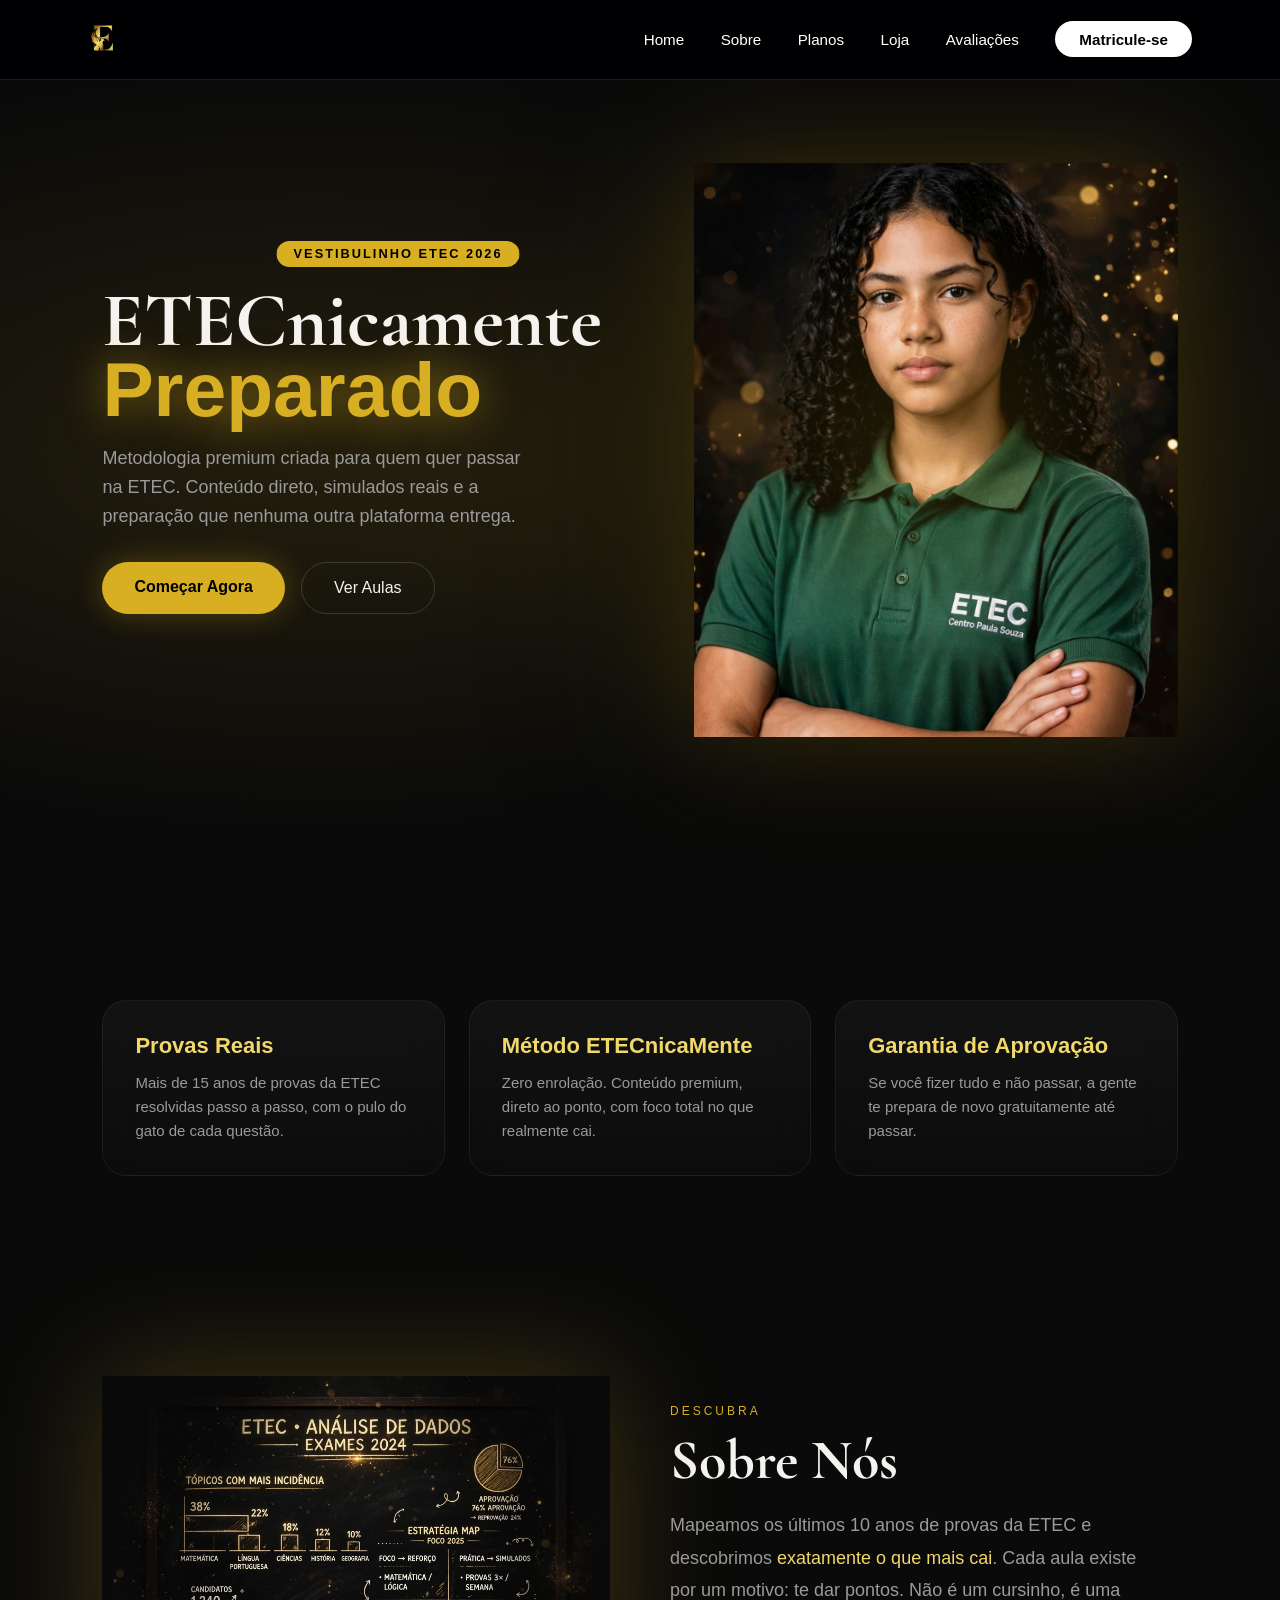
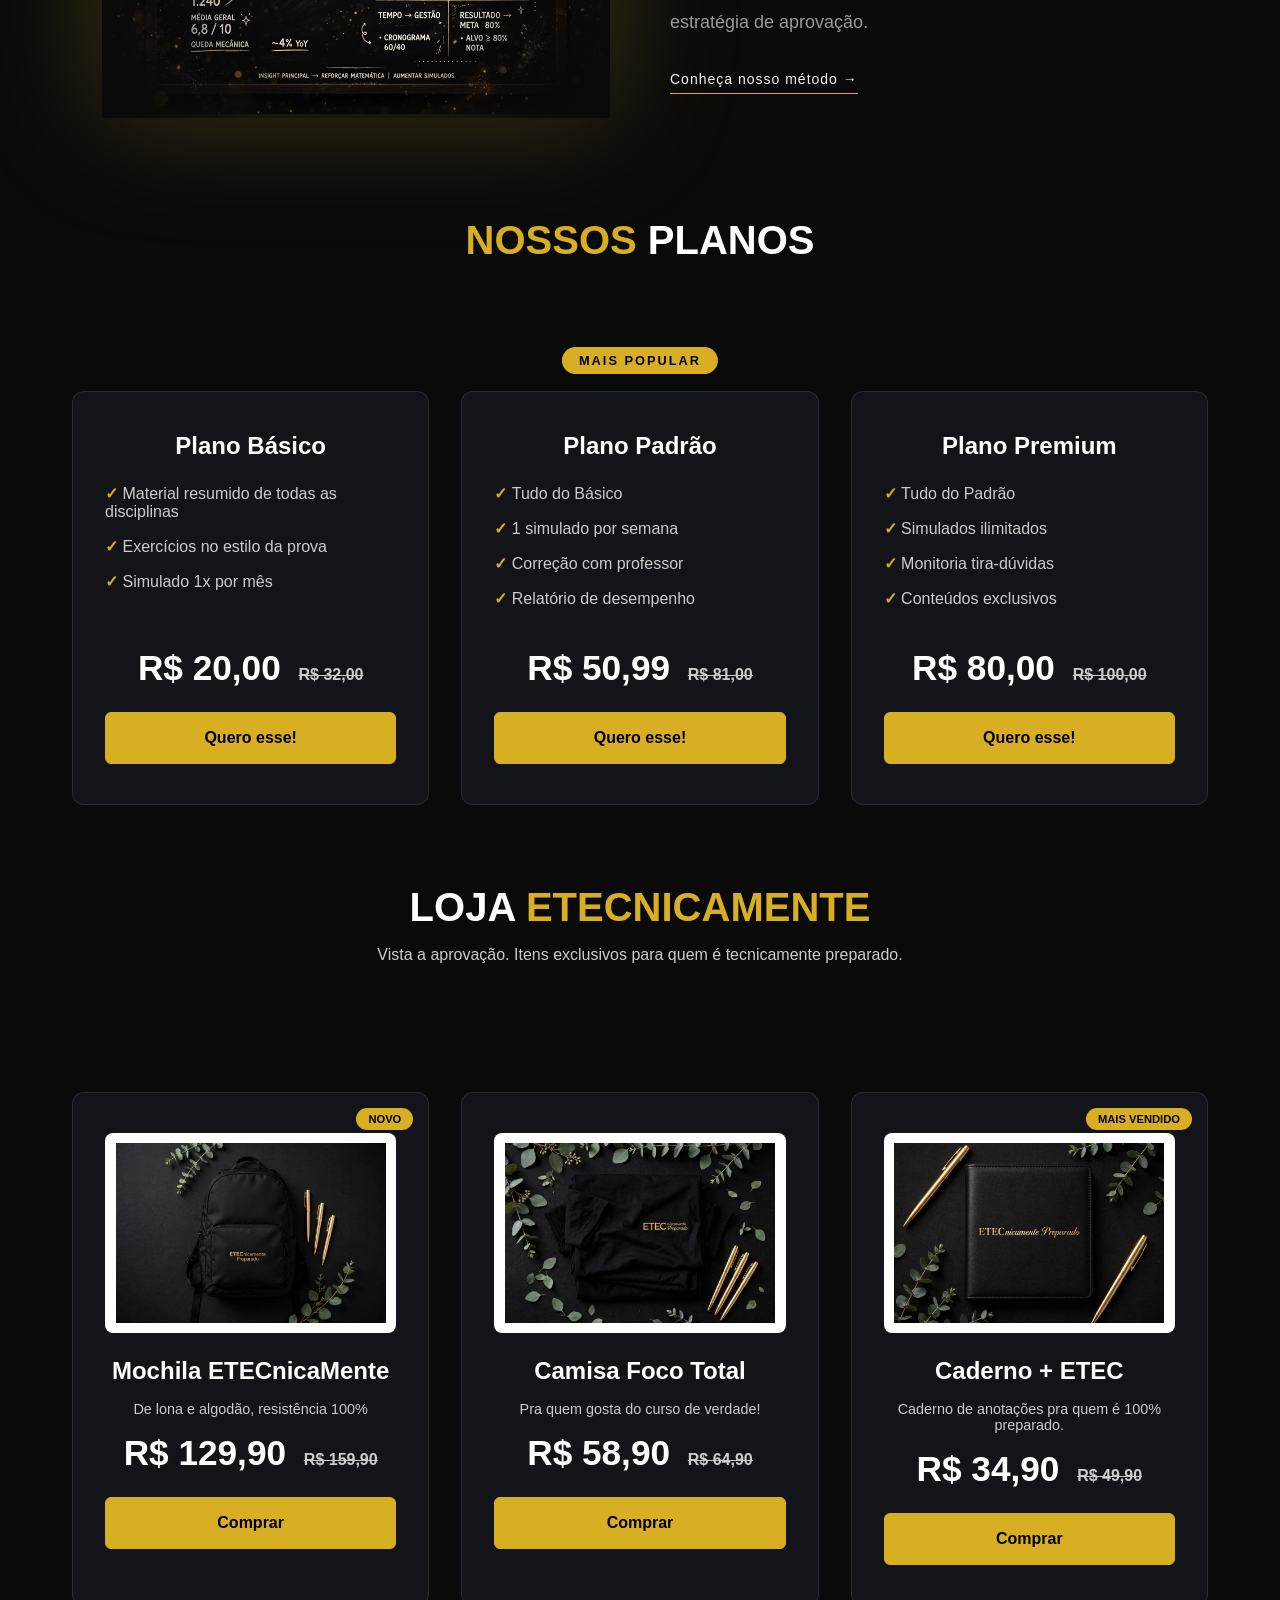
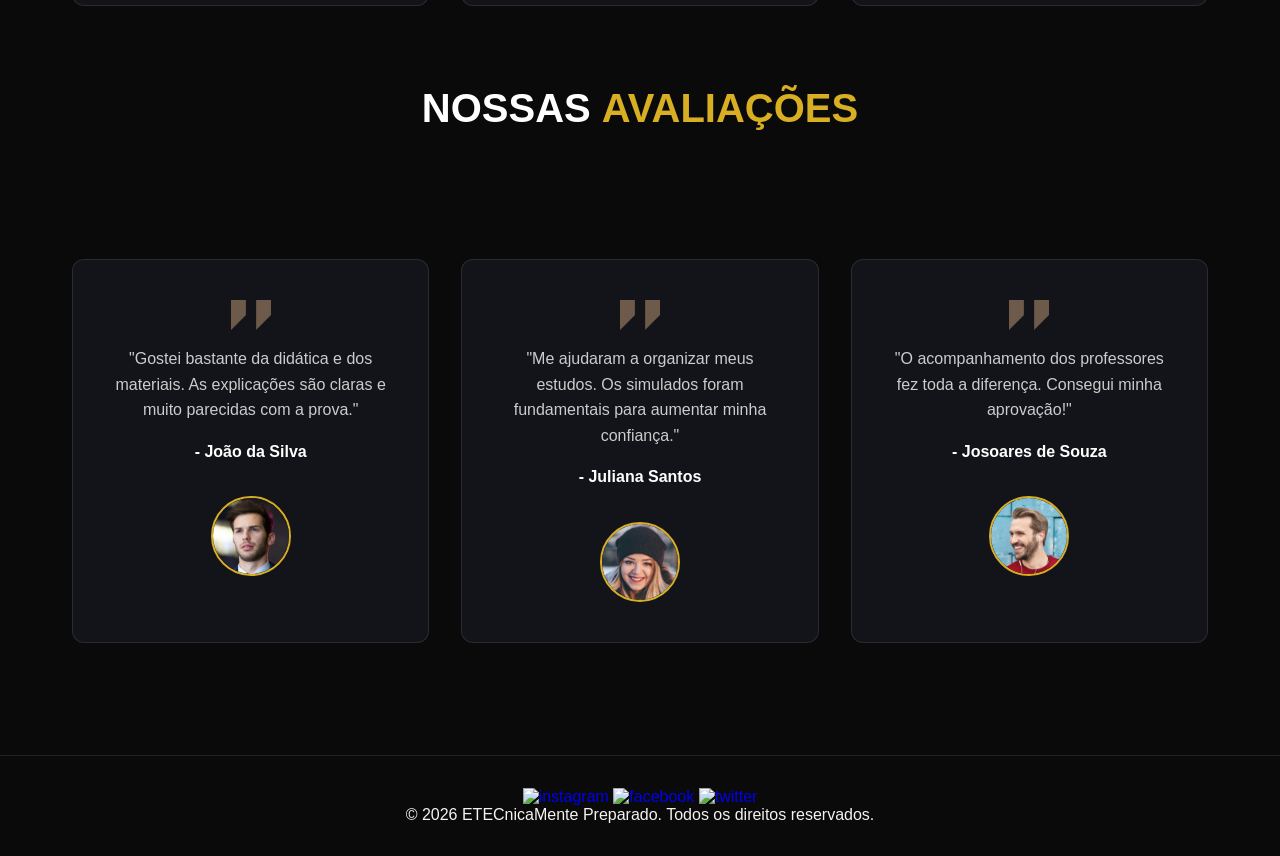
==== commit 8c2eb118: "Update index.html" ====
--- a/Atividade avaliativa/index.html
+++ b/Atividade avaliativa/index.html
@@ -105,6 +105,15 @@
         </div>
     </section>
 
+    
+<footer class="footer">
+    <div class="share">
+        <a href="#"><img width="30" height="30" src="https://img.icons8.com/ios-glyphs/30/ffffff/instagram-new.png" alt="instagram"/></a>
+        <a href="#"><img width="30" height="30" src="https://img.icons8.com/ios-filled/50/ffffff/facebook-new.png" alt="facebook"/></a>
+        <a href="#"><img width="30" height="30" src="https://img.icons8.com/ios-filled/50/ffffff/twitterx--v1.png" alt="twitter"/></a>
+    </div>
+    <p>&copy; 2026 ETECnicaMente Preparado. Todos os direitos reservados.</p>
+</footer>
 
 
 <script src="script.js"></script>
--- a/Atividade avaliativa/style.css
+++ b/Atividade avaliativa/style.css
@@ -6,9 +6,13 @@
     --white: #FFF;
     --text-gray: #ccc;
      --card:#f5f2ed;
-    --gold:#d8ae22;
     --text:#fff;
-    --muted:#999;
+    --bg:#0A0A0A;
+  --surface:#151515;
+  --gold:#D8AE22;
+  --gold-light:#F1D86A;
+  --text:#F5F3EF;
+  --muted:#9A9A9A;
 }
 * { margin: 0;
      padding: 0;
@@ -16,24 +20,12 @@
        text-decoration: none;
         font-family: "Roboto", sans-serif;
  }
+ 
 
 html {
      scroll-behavior: smooth;
       scroll-padding-top: 80px;
 }
-
-body { background: var(--bg);
-     color: var(--white);
- }
-
-section {
-     padding: 5rem 2rem;
-      max-width: 1200px;
-       margin: 0 auto;
- }
-
-
-/* HEADER */
 .header { 
      position: fixed;
      top: 0;
@@ -93,124 +85,139 @@
     transform: translateY(-3px); 
 }
 
-/* HOME */
-.section-div { 
-    background-image: 70595.png;
-    min-height: 90vh; 
-    display: grid; 
-    grid-template-columns: 1.1fr 0.9fr; 
-    align-items: center; 
-    gap: 4rem; 
-    padding-top: 10rem; 
-}
-
-.home-content h1 { 
-    font-size: 3.2rem; 
-    font-weight: 900;
-    line-height: 1.1; 
-    margin-bottom: 1rem; 
-}
-
-.home-content h2 { 
-    font-size: 1.3rem; 
-    font-weight: 400; 
-    color: var(--main-color); 
-    margin-bottom: 1.5rem; 
-    min-height: 30px; 
-}
-
-.home-content p { 
-    font-size: 1.1rem; 
-    color: var(--text-gray); 
-    line-height: 1.6; 
-    margin-bottom: 2rem; 
-}
-
-.home-img { 
-    width: 100%; 
-    border-radius: 12px; 
-    animation: flutuar 4s ease-in-out infinite; 
-}
-
-/* TITLES */
-.title { 
-     font-size: 2.5rem;
-     color: var(--white); 
-     text-align: center; 
-     text-transform: uppercase; 
-     margin-bottom: 3rem; 
-}
-
-.title span { color: var(--main-color); }
-
-/* SOBRE */
-.story{
-    padding:8rem 8%;
-    position:relative;
-}
-
-.story-container{
-    display:grid;
-    grid-template-columns:1fr 1fr;
-    align-items:center;
-    position:relative;
-}
-
-.story-img img{
-    width:100%;
-    height:500px;
-    object-fit:cover;
-    filter:grayscale(0.2);
-}
-
-.story-card{
-    background:var(--card);
-    color:#111;
-    padding:4rem;
-    margin-left:-80px;
-    z-index:2;
-    box-shadow:0 30px 60px rgba(0,0,0,0.4);
-}
-
-.sub{
-    font-family:'Cormorant Garamond';
-    font-style:italic;color:var(--gold);
-    font-size:1.2rem;
-}
-
-.story-card h2{
-    font-size:2.5rem;
-    margin:0.5rem 0 1.5rem;
-}
-
-.story-card p{
-    font-size:0.9rem;
-    line-height:1.8;
-    color:#555;
-    margin-bottom:1.5rem;
-}
-
-.link-arrow{
-    text-decoration:none;
-    color:#111;
-    font-size:0.8rem;
-    border-bottom:1px solid #111;
-    padding-bottom:3px;
-}
-
-.deco-herb{
-    position:absolute;
-    right:-40px;
-    bottom:-30px;
-    width:120px;
-    opacity:0.8;
-}
-
-/* PLANOS E LOJA */
+
+body{background:var(--bg);color:var(--text);font-family:'Inter',sans-serif;overflow-x:hidden}
+h1,h2{font-family:'Cormorant Garamond',serif}
+
+/* HERO */
+.hero{
+  min-height:100vh;
+  display:grid;
+  grid-template-columns: 1.1fr 0.9fr;
+  align-items:center;
+  padding: 40px 8%;
+  position:relative;
+  background: radial-gradient(ellipse at 25% 50%, rgba(216,174,34,0.12) 0%, transparent 60%), 
+              radial-gradient(ellipse at 80% 50%, rgba(216,174,34,0.08) 0%, transparent 50%),
+              var(--bg);
+}
+.hero-left{position:relative;z-index:2}
+
+.badge{
+  display:inline-block;
+  border:1px solid rgba(216,174,34,0.3);
+  padding:8px 16px;
+  border-radius:100px;
+  font-size:12px;
+  letter-spacing:2px;
+  text-transform:uppercase;
+  margin-bottom:24px;
+  background: rgba(216,174,34,0.06);
+}
+.hero h1{
+  font-size: clamp(48px, 6vw, 84px);
+  line-height:0.9;
+  font-weight:700;
+  margin-bottom:20px;
+}
+.hero h1 span{
+  color:var(--gold);
+  text-shadow: 0 0 40px rgba(216,174,34,0.6);
+  display:block;
+}
+.hero p{
+  color:var(--muted);
+  font-size:18px;
+  max-width:420px;
+  line-height:1.6;
+  margin-bottom:32px;
+}
+.cta-group{display:flex;gap:16px}
+.btn-gold{
+  background:var(--gold);
+  color:#000;
+  padding:16px 32px;
+  border-radius:100px;
+  font-weight:600;
+  text-decoration:none;
+  transition:0.3s;
+  box-shadow: 0 0 30px rgba(216,174,34,0.3);
+}
+.btn-gold:hover{background:var(--gold-light);transform:translateY(-2px);box-shadow:0 0 50px rgba(216,174,34,0.5)}
+.btn-ghost{
+  border:1px solid rgba(255,255,255,0.15);
+  color:var(--text);
+  padding:16px 32px;
+  border-radius:100px;
+  text-decoration:none;
+  transition:0.3s;
+}
+.btn-ghost:hover{border-color:var(--gold);color:var(--gold)}
+
+/* HERO IMAGE */
+.hero-right{
+  position:relative;
+  height:90vh;
+  display:flex;
+  align-items:center;
+  justify-content:center;
+}
+.hero-img{
+  width:100%;
+  max-width:580px;
+  filter: drop-shadow(0 0 60px rgba(216,174,34,0.25)) drop-shadow(0 20px 80px rgba(0,0,0,0.8));
+  animation: float 6s ease-in-out infinite;
+}
+@keyframes float{
+  0%,100%{transform: translateY(0) rotate(0deg)}
+  50%{transform: translateY(-18px) rotate(0.8deg)}
+}
+.glow-behind{
+  position:absolute;
+  width:500px;height:500px;
+  background: radial-gradient(circle, rgba(216,174,34,0.18) 0%, transparent 70%);
+  filter: blur(30px);
+  z-index:1;
+}
+
+/* FEATURES */
+.features{
+  padding:100px 8%;
+  display:grid;
+  grid-template-columns: repeat(3,1fr);
+  gap:24px;
+  background: var(--bg);
+}
+.card{
+  background: linear-gradient(180deg, rgba(255,255,255,0.04) 0%, rgba(255,255,255,0.01) 100%);
+  border:1px solid rgba(255,255,255,0.06);
+  border-radius:24px;
+  padding:32px;
+  backdrop-filter: blur(20px);
+  transition:0.4s;
+}
+.card:hover{border-color:rgba(216,174,34,0.3);transform:translateY(-6px)}
+.card h3{color:var(--gold-light);font-size:22px;margin-bottom:12px}
+.card p{color:var(--muted);font-size:15px;line-height:1.6}
+
+/* RESPONSIVO */
+@media(max-width:900px){
+  .hero{grid-template-columns:1fr;text-align:center;padding-top:120px}
+  .hero-right{height:60vh;order:-1}
+  .cta-group{justify-content:center}
+  .features{grid-template-columns:1fr}
+}
+
+
+/**/
+
 .box-container { 
     display: grid; 
     grid-template-columns: repeat(auto-fit, minmax(300px, 1fr)); 
     gap: 2rem; 
+     padding: 5rem 2rem;
+      max-width: 1200px;
+       margin: 0 auto;
 }
 
 .box { 
@@ -237,7 +244,7 @@
 
 .badge { 
     position: absolute; 
-    top: -12px; 
+    top: -45px; 
     left: 50%; 
     transform: translateX(-50%); 
     background: var(--main-color); 
@@ -284,6 +291,44 @@
     text-decoration: line-through; 
     color: var(--text-gray); 
     margin-left: 0.5rem; 
+}
+
+/* TITLES */
+.title { 
+     font-size: 2.5rem;
+     color: var(--white); 
+     text-align: center; 
+     text-transform: uppercase; 
+     margin-bottom: 3rem; 
+     font-family: Arial, Helvetica, sans-serif;
+}
+
+.title span { color: var(--main-color); }
+
+/* REVIEW */
+.review .box .quote {
+     width: 40px;
+     margin: 0 auto 1rem; 
+     opacity: 0.5; 
+}
+
+.review .box p { 
+    color: var(--text-gray); 
+    line-height: 1.6; 
+    margin-bottom: 1rem; 
+}
+
+.review .box .author { 
+    color: var(--white)!important; 
+    font-weight: 700; 
+}
+
+.review .box .user { 
+    height: 5rem; 
+    width: 5rem; 
+    border-radius: 50%; 
+    margin: 1rem auto 0; 
+    border: 2px solid var(--main-color); 
 }
 
 /* LOJA */
@@ -325,55 +370,68 @@
     border-radius: 20px; 
 }
 
-/* REVIEW */
-.review .box .quote {
-     width: 40px;
-     margin: 0 auto 1rem; 
-     opacity: 0.5; 
-}
-
-.review .box p { 
-    color: var(--text-gray); 
-    line-height: 1.6; 
+/* FORM */
+.address { 
+    display: flex; 
+    flex-direction: column;
+    align-items: center; 
+}
+.address iframe { 
+    width: 100%; 
+    border-radius: 12px; 
+    filter: grayscale(1) invert(0.9); 
+}
+.cadastro { 
+    display: flex; 
+    flex-direction: column; 
+    align-items: center; 
+}
+.container-form { 
+    background: #FFF; 
+    padding: 2.5rem; 
+    border-radius: 12px; 
+    width: 100%; 
+    max-width: 450px; 
+}
+label { 
+    display: block; 
+    font-size: 0.9rem; 
+    color: #000; 
+    margin-bottom: 6px; 
+    font-weight: 500; 
+}
+.campo { margin-bottom: 1.2rem; }
+
+input { 
+    width: 100%; 
+    padding: 12px 15px; 
+    border: 1px solid #ddd; 
+    border-radius: 6px; 
+    font-size: 1rem; 
+}
+input:focus { 
+    border-color: var(--main-color); 
+    outline: none; 
+}
+.footer { 
+    text-align: center; 
+    padding: 2rem; 
+    border-top: var(--border); 
+    margin-top: 2rem; 
+}
+.footer.share { 
+    display: flex; 
+    justify-content: center; 
+    gap: 1rem; 
     margin-bottom: 1rem; 
 }
-
-.review .box .author { 
-    color: var(--white)!important; 
-    font-weight: 700; 
-}
-
-.review .box .user { 
-    height: 5rem; 
-    width: 5rem; 
-    border-radius: 50%; 
-    margin: 1rem auto 0; 
-    border: 2px solid var(--main-color); 
-}
-
-
-
-/* FORM */
-.address { display: flex; flex-direction: column; align-items: center; }
-.address iframe { width: 100%; border-radius: 12px; filter: grayscale(1) invert(0.9); }
-.cadastro { display: flex; flex-direction: column; align-items: center; }
-.container-form { background: #FFF; padding: 2.5rem; border-radius: 12px; width: 100%; max-width: 450px; }
-label { display: block; font-size: 0.9rem; color: #000; margin-bottom: 6px; font-weight: 500; }
-.campo { margin-bottom: 1.2rem; }
-input { width: 100%; padding: 12px 15px; border: 1px solid #ddd; border-radius: 6px; font-size: 1rem; }
-input:focus { border-color: var(--main-color); outline: none; }
-.footer { text-align: center; padding: 2rem; border-top: var(--border); margin-top: 2rem; }
-.footer.share { display: flex; justify-content: center; gap: 1rem; margin-bottom: 1rem; }
-.footer.share a { background: var(--black); width: 45px; height: 45px; display: grid; place-items: center; border-radius: 50%; transition: 0.3s; }
+.footer.share a { 
+    background: var(--black); 
+    width: 45px;
+     height: 45px;
+     display: grid; 
+     place-items: center; 
+     border-radius: 50%; 
+     transition: 0.3s; 
+}
 .footer.share a:hover { background: var(--main-color); }
-.digitando::after { content: '|'; margin-left: 5px; animation: pisca.7s infinite; }
-
-
-
-
-
-@keyframes pisca { 0%,100%{opacity:1} 50%{opacity:0} }
-@keyframes flutuar { 0%,100%{transform:translateY(0)} 50%{transform:translateY(-20px)} }
-#carrinho-notif { position: fixed; bottom: 30px; right: 30px; background: var(--main-color); color: #000; padding: 1rem 1.5rem; border-radius: 8px; font-weight: 700; transform: translateY(100px); opacity: 0; transition: 0.4s; z-index: 9999; }
-#carrinho-notif.show { transform: translateY(0); opacity: 1; }
-@media(max-width:768px){.navbar{display:none}.section-div{grid-template-columns:1fr; padding-top:7rem; text-align:center}.about.row{flex-direction:column}.box.destaque{transform:scale(1)} }
